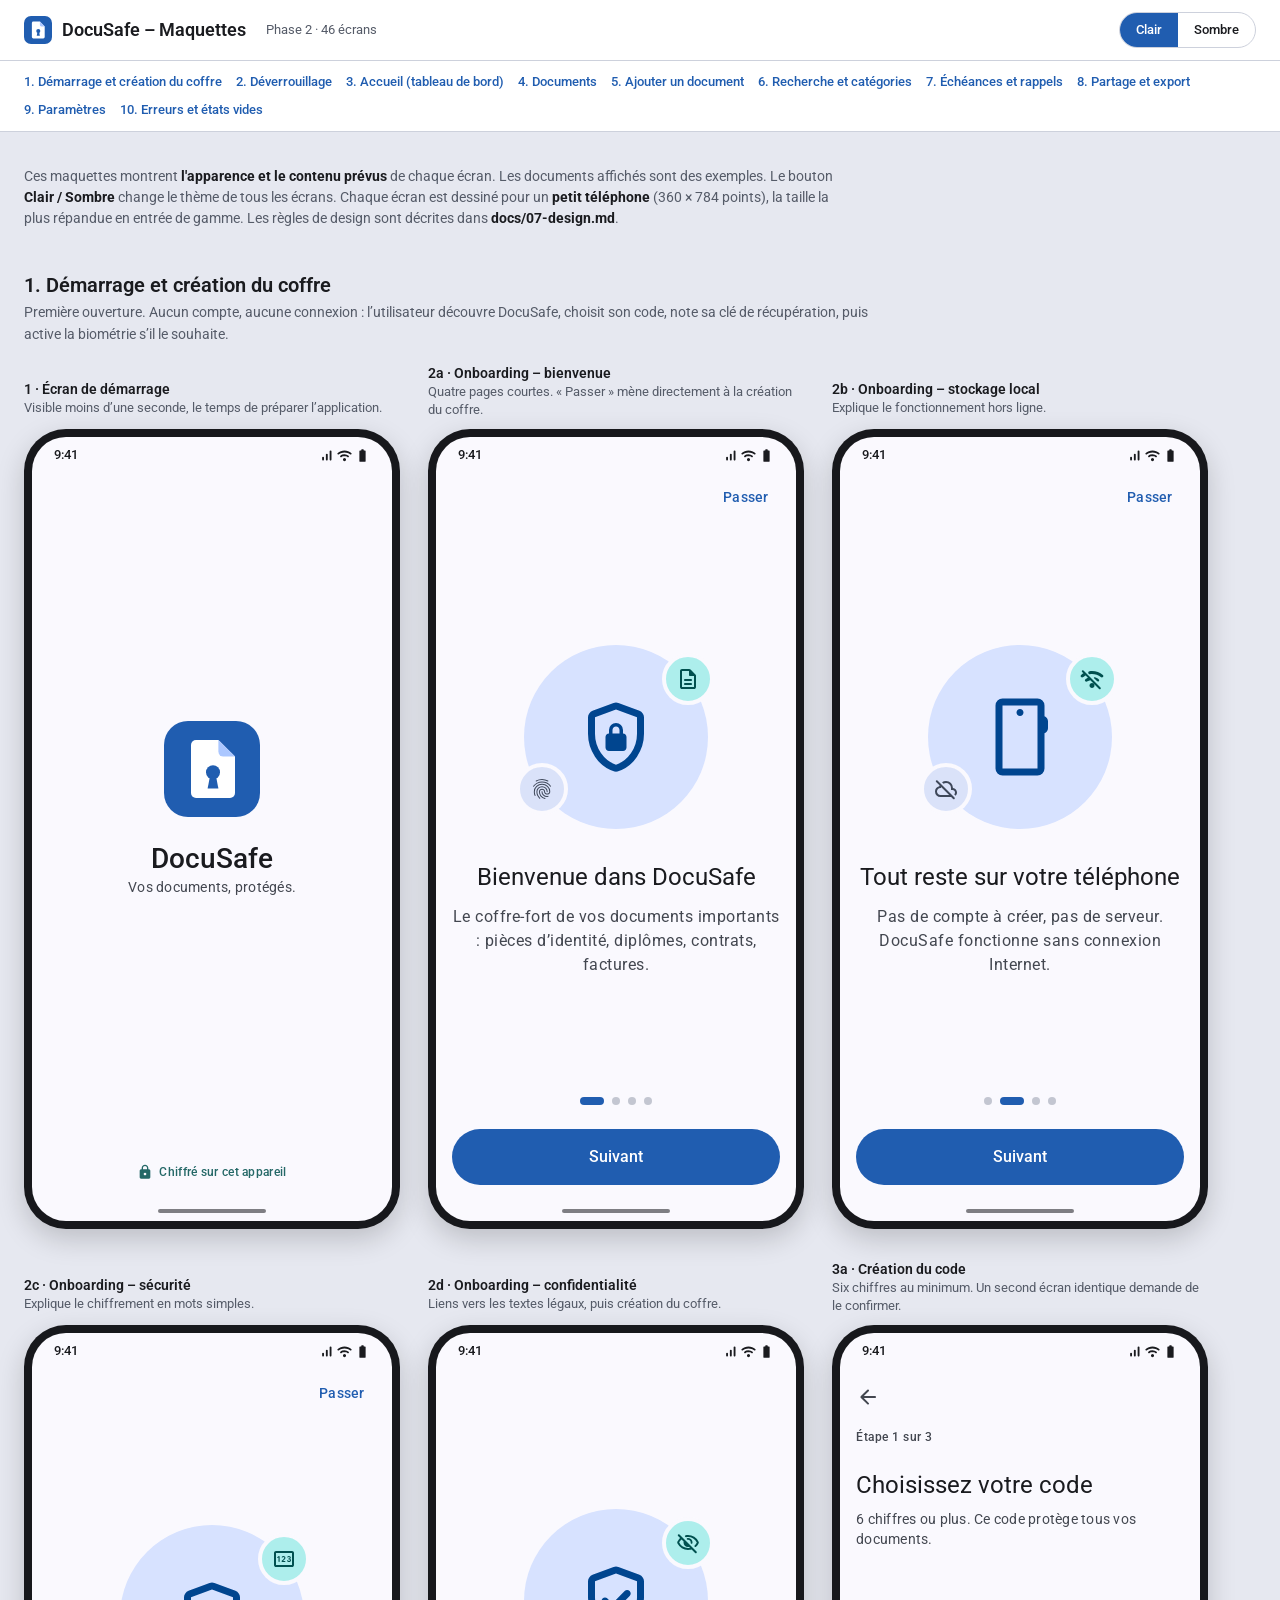
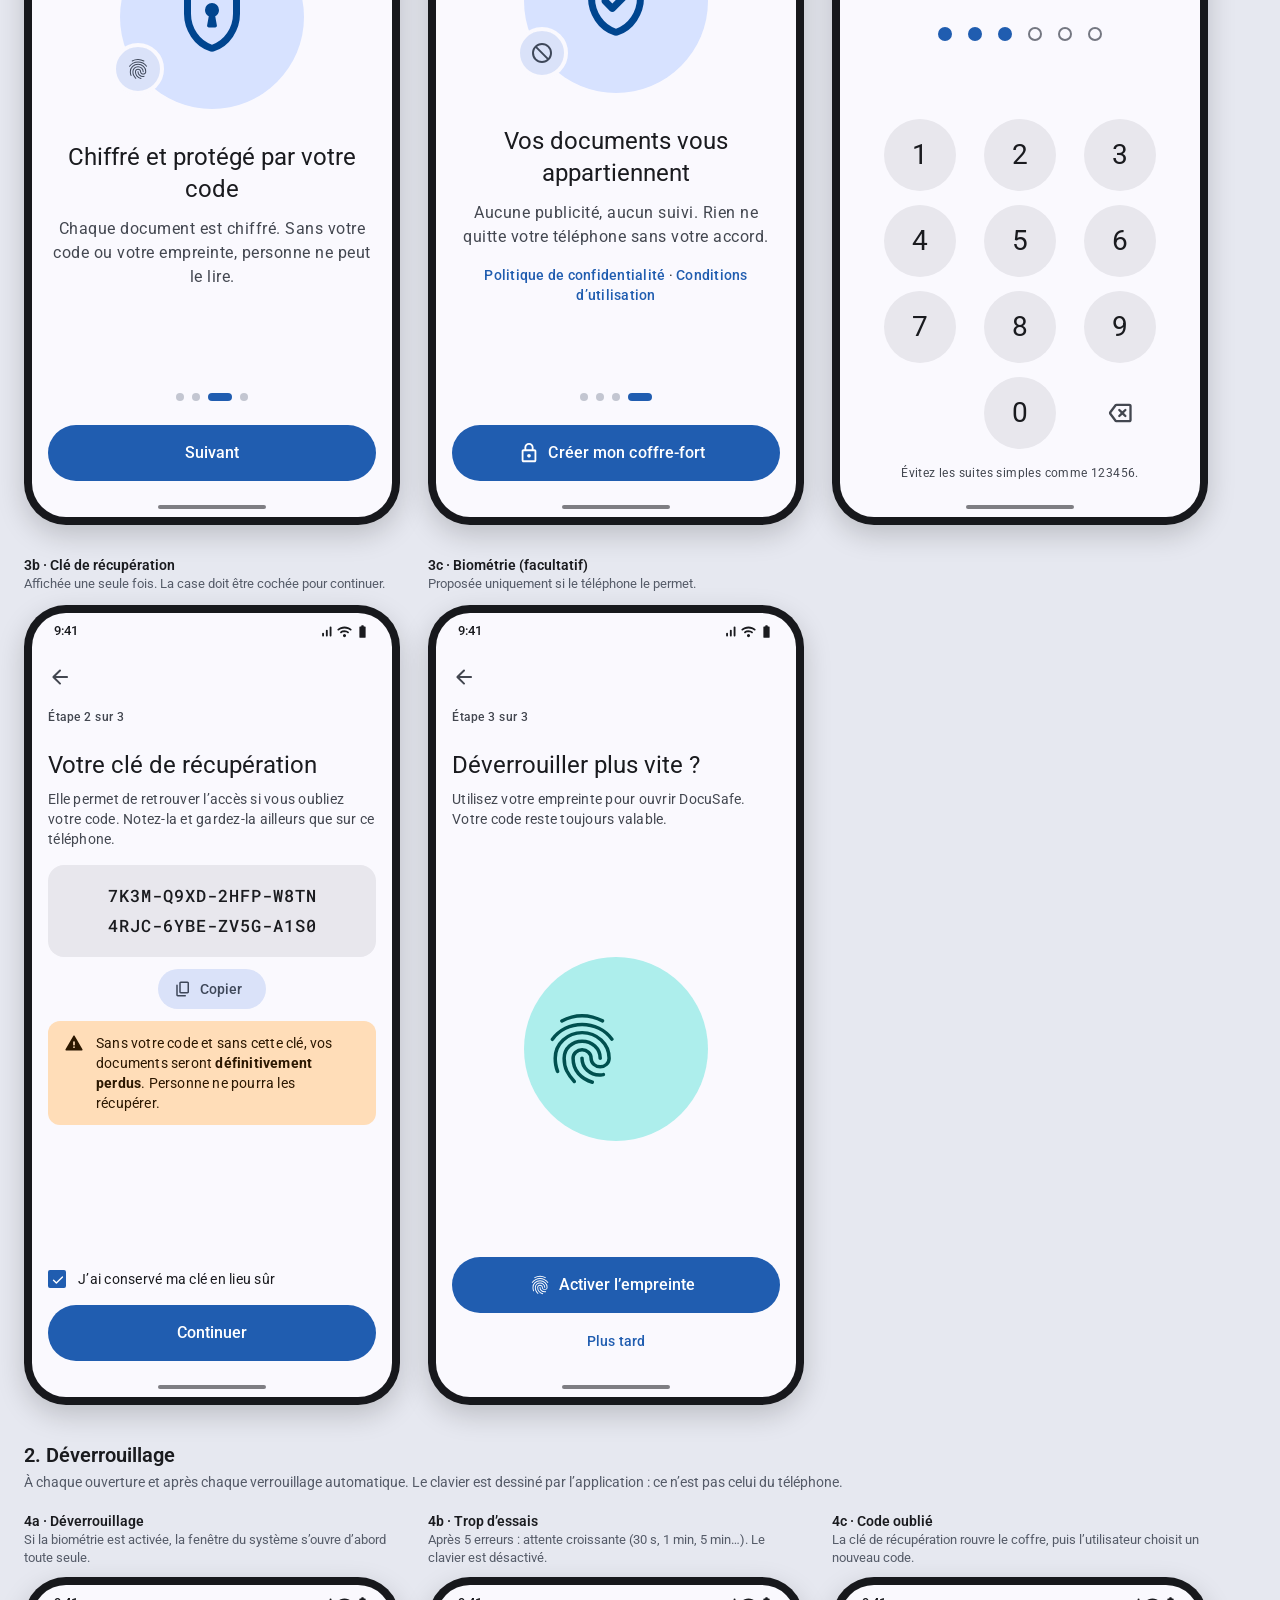
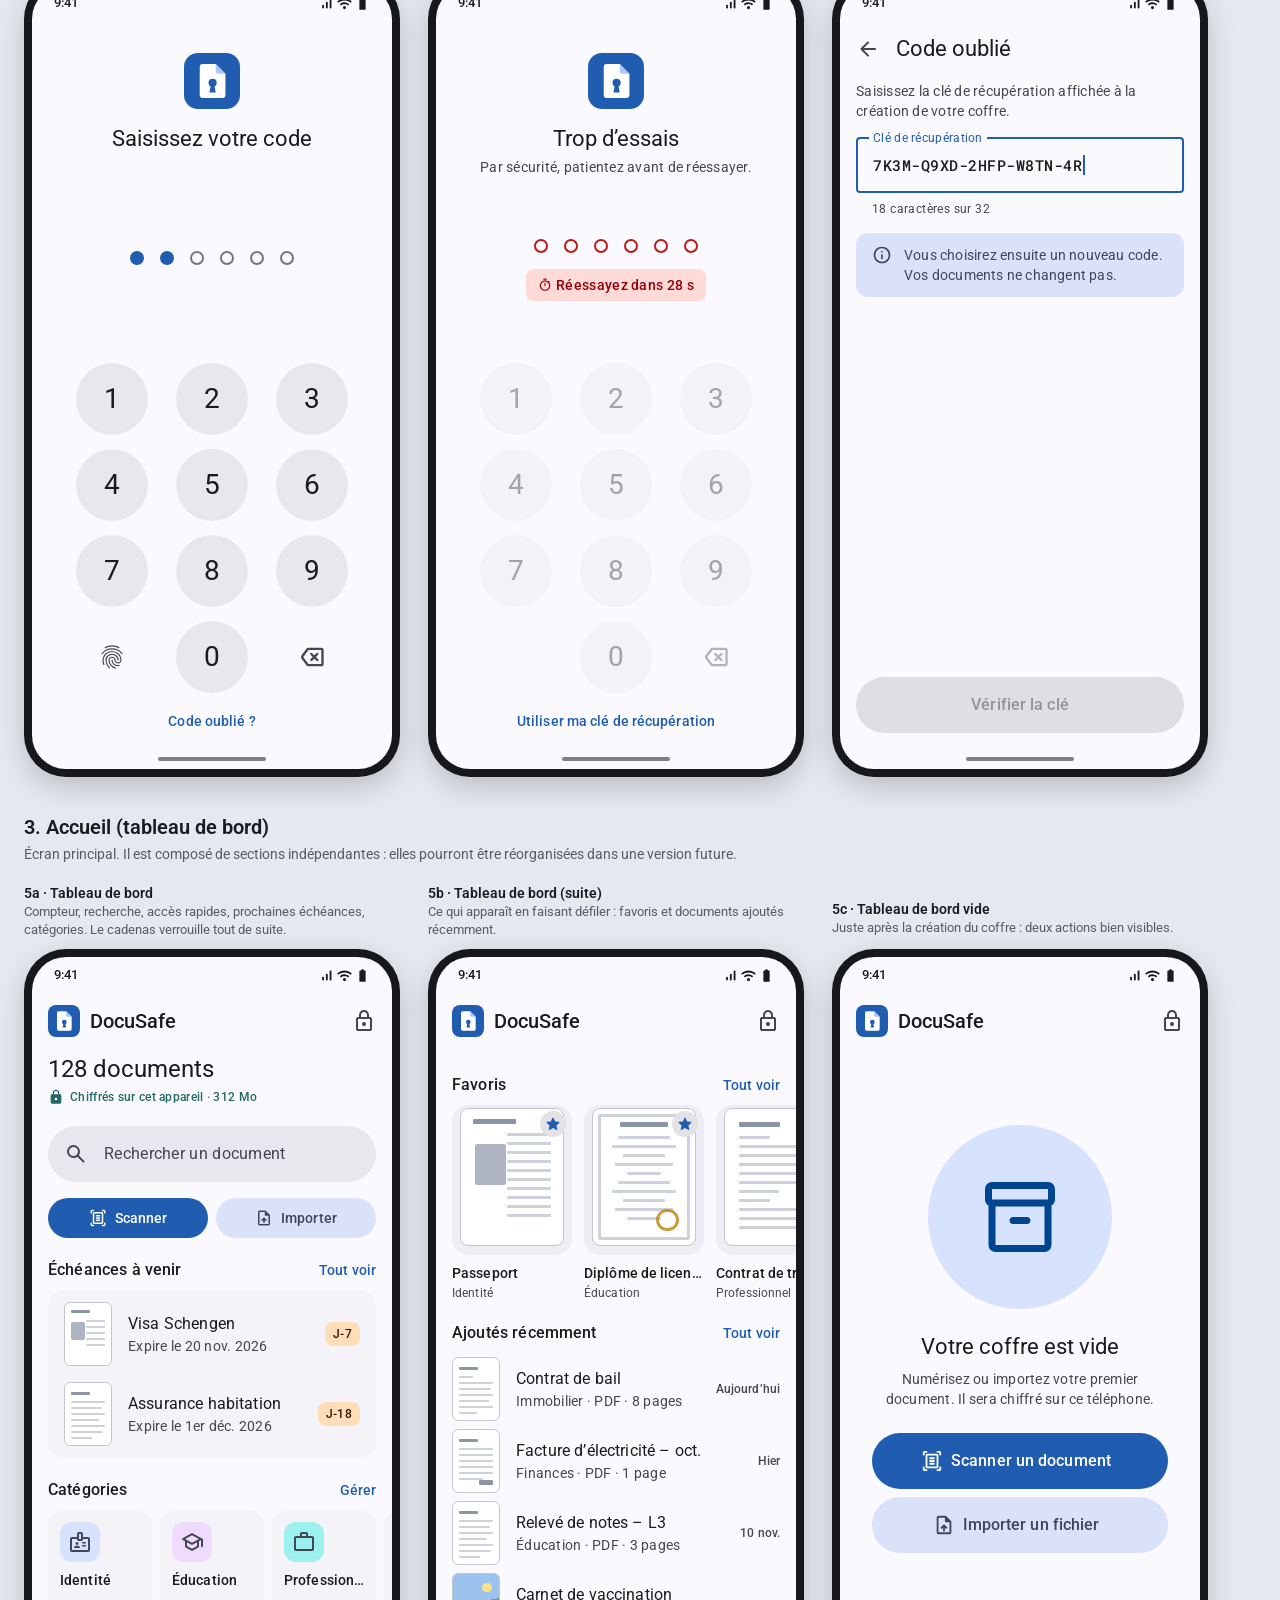
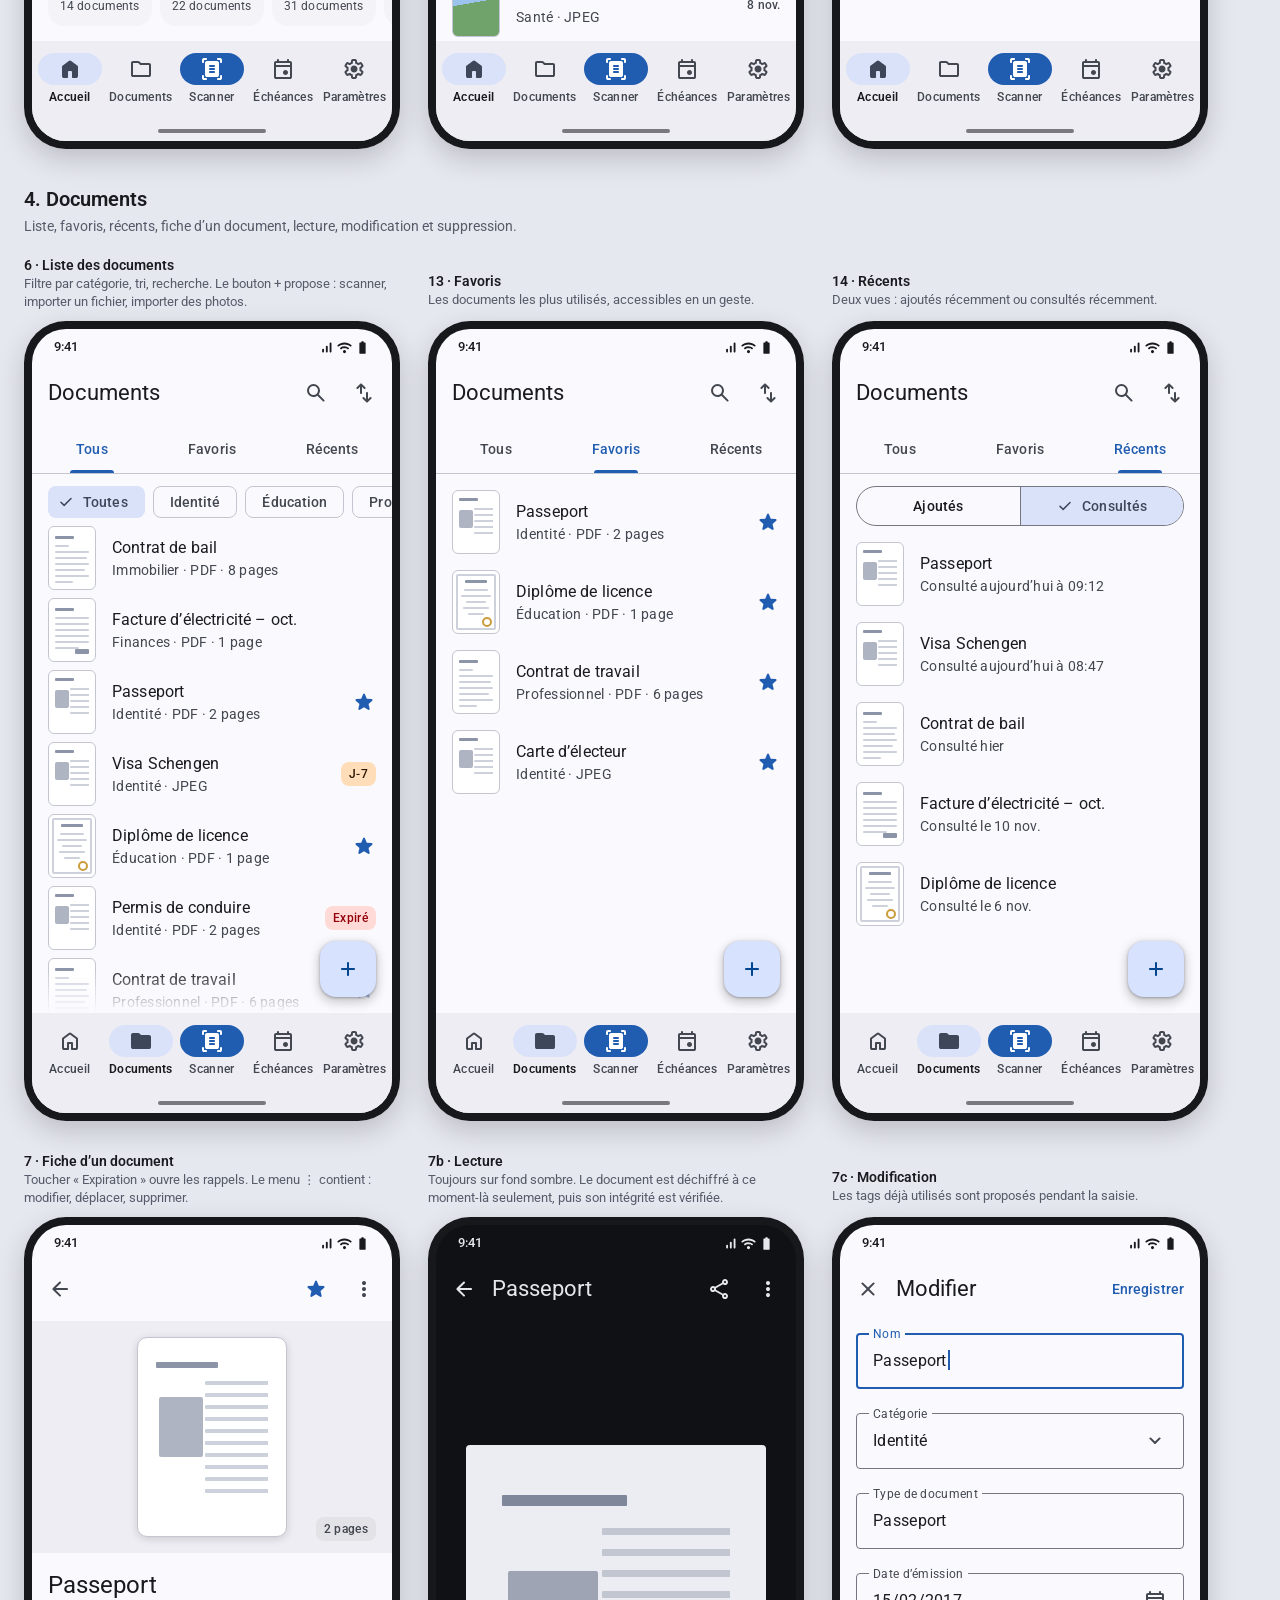
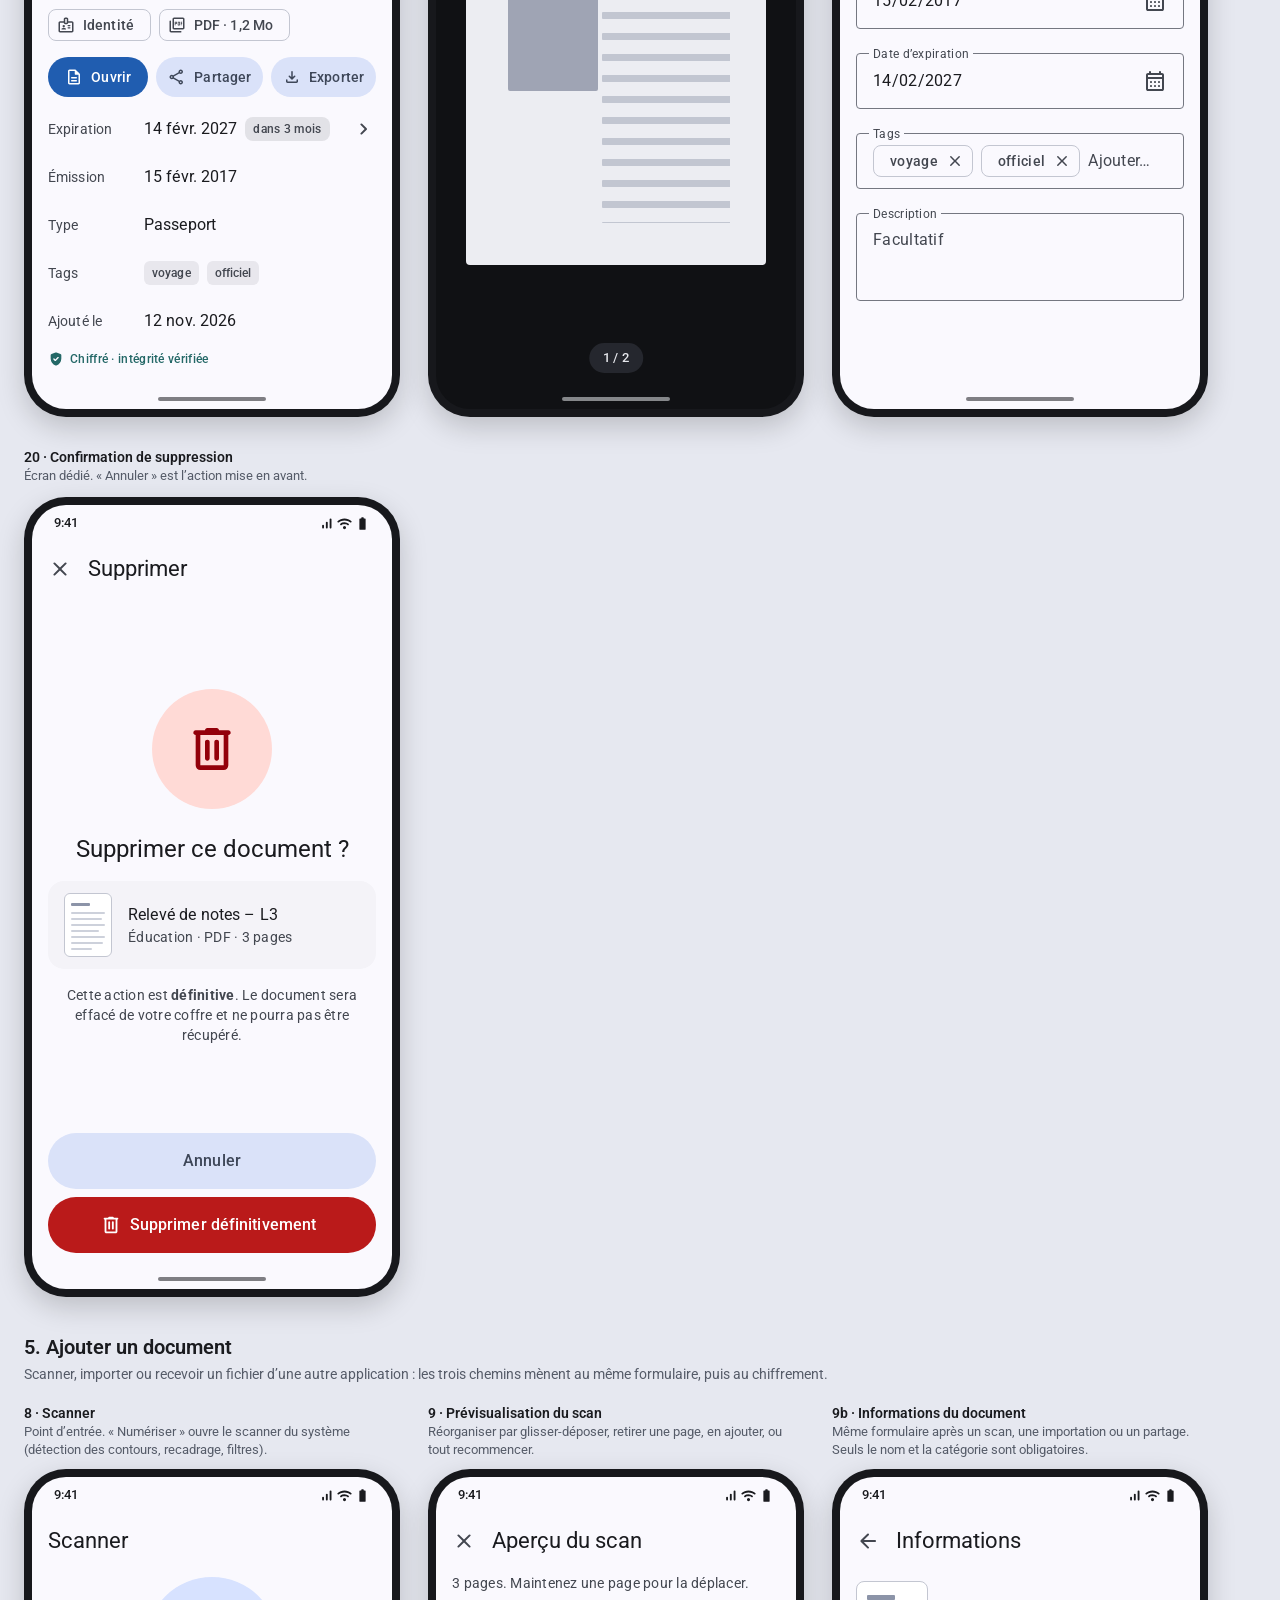
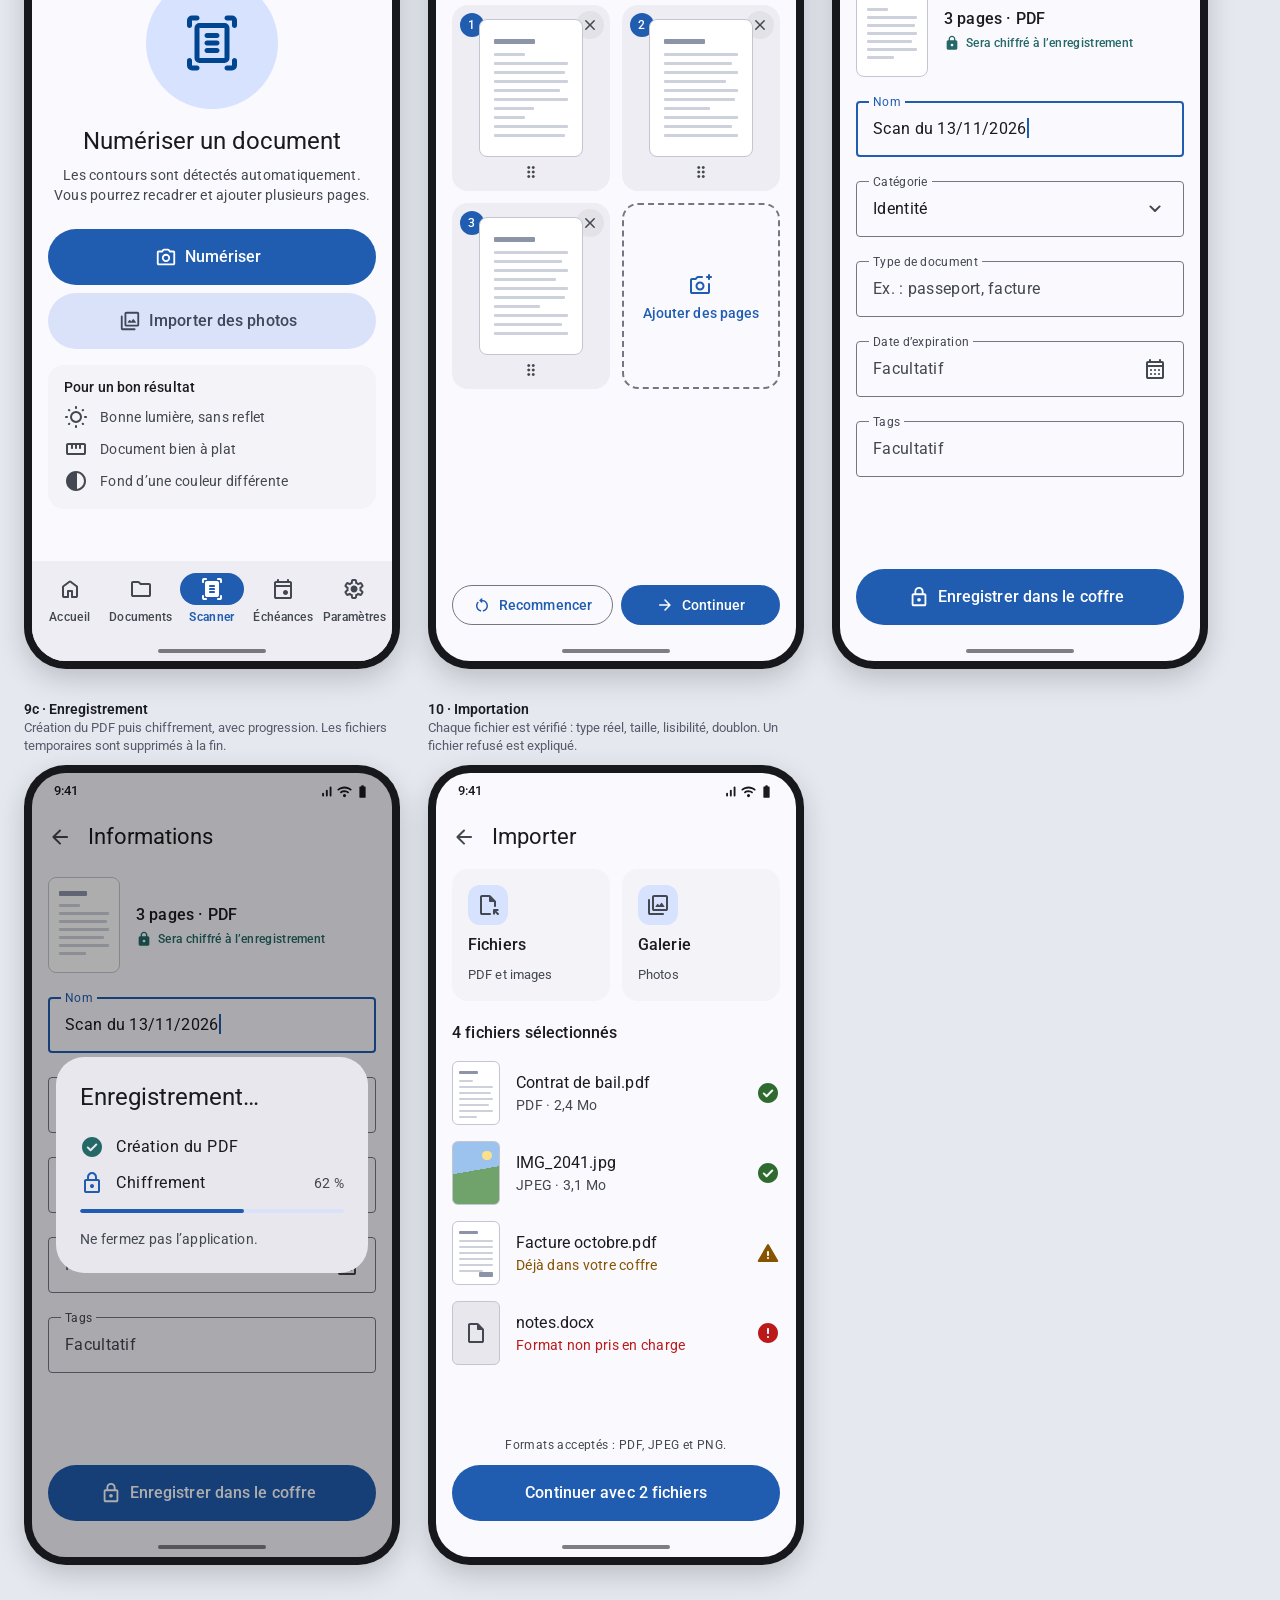
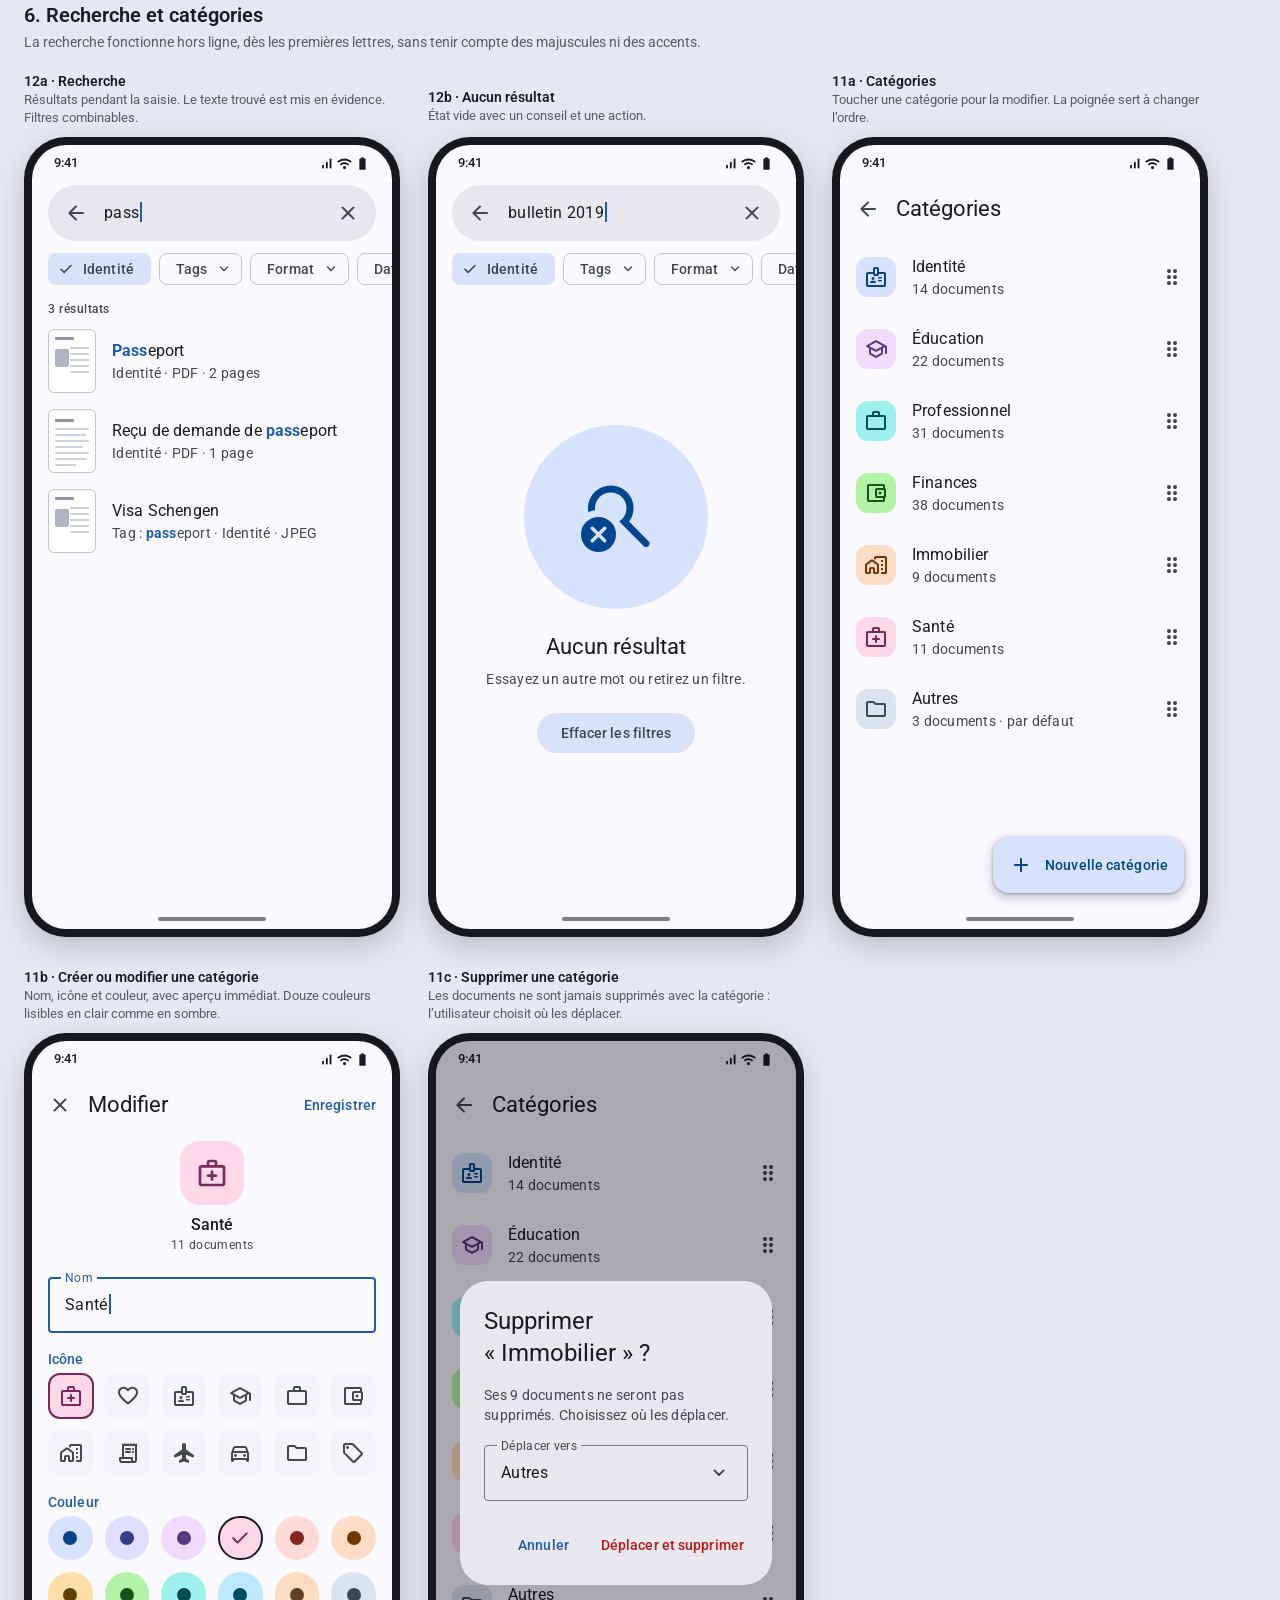
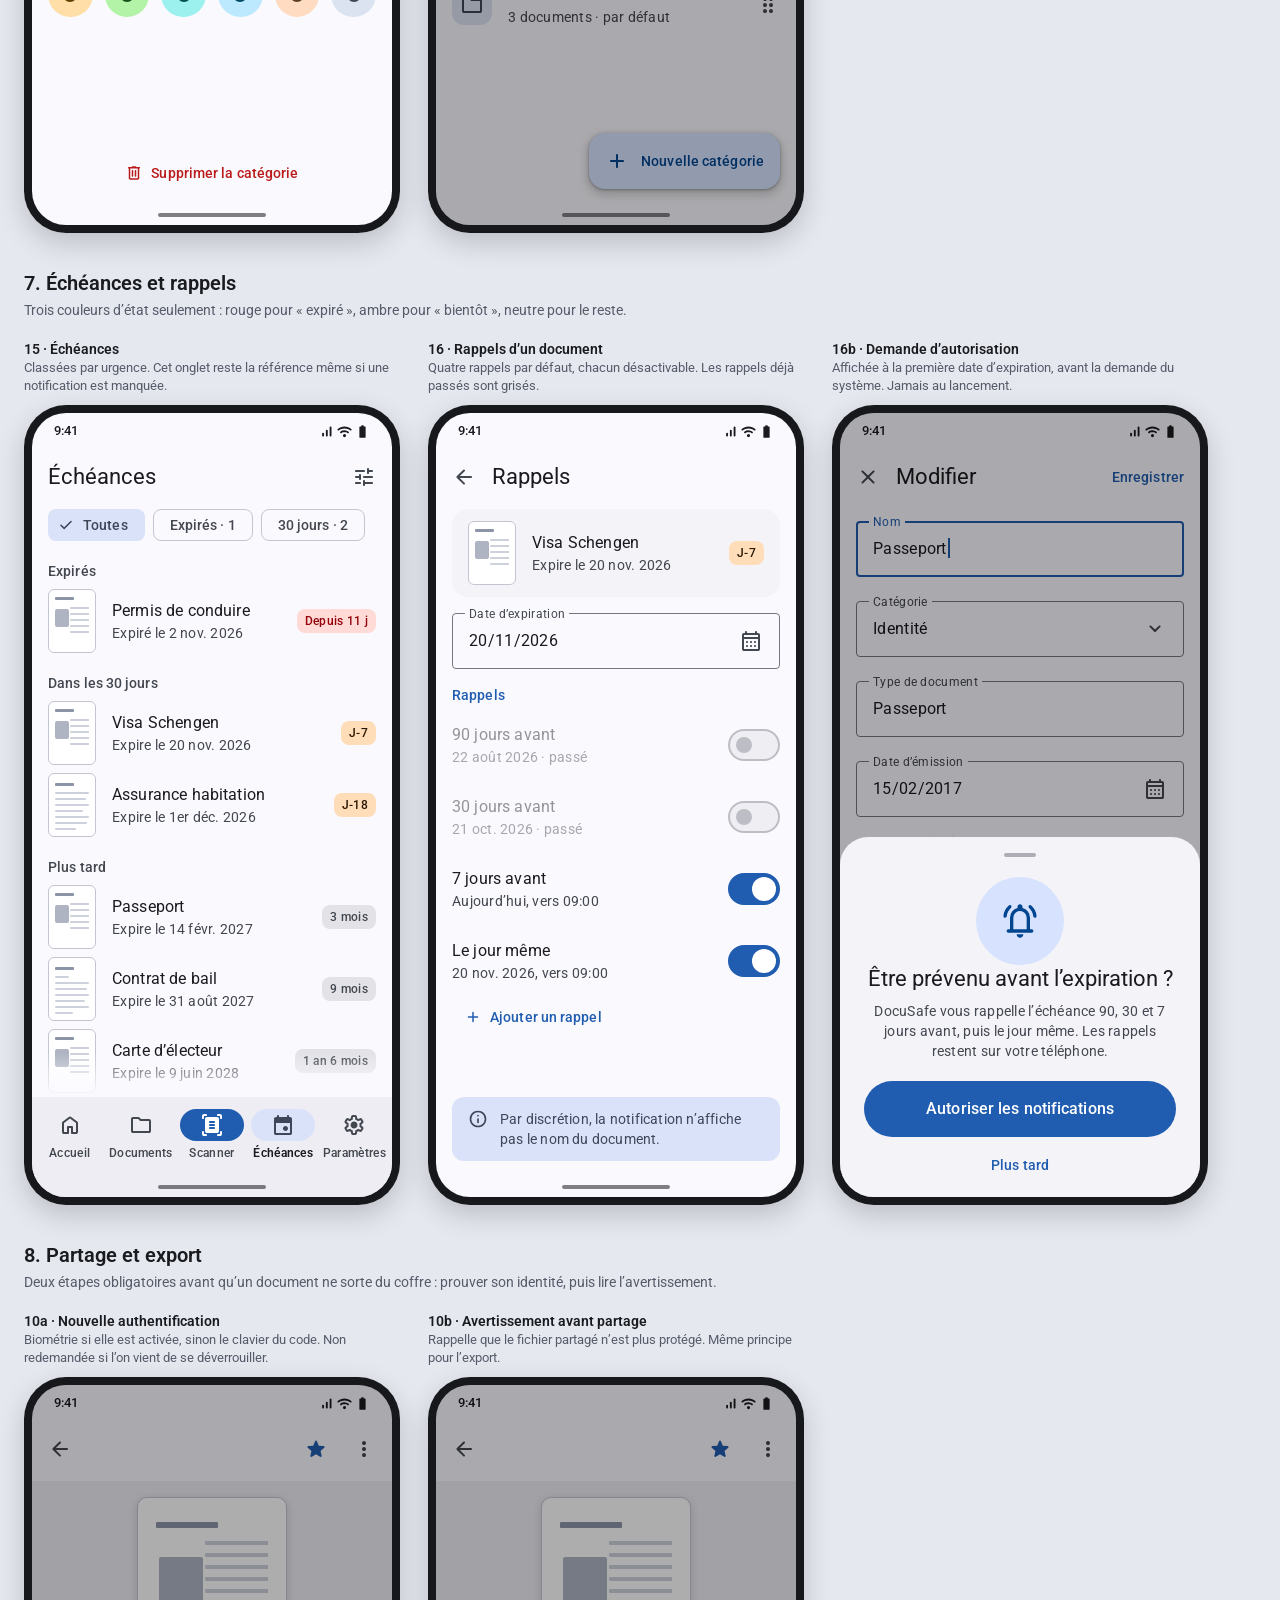
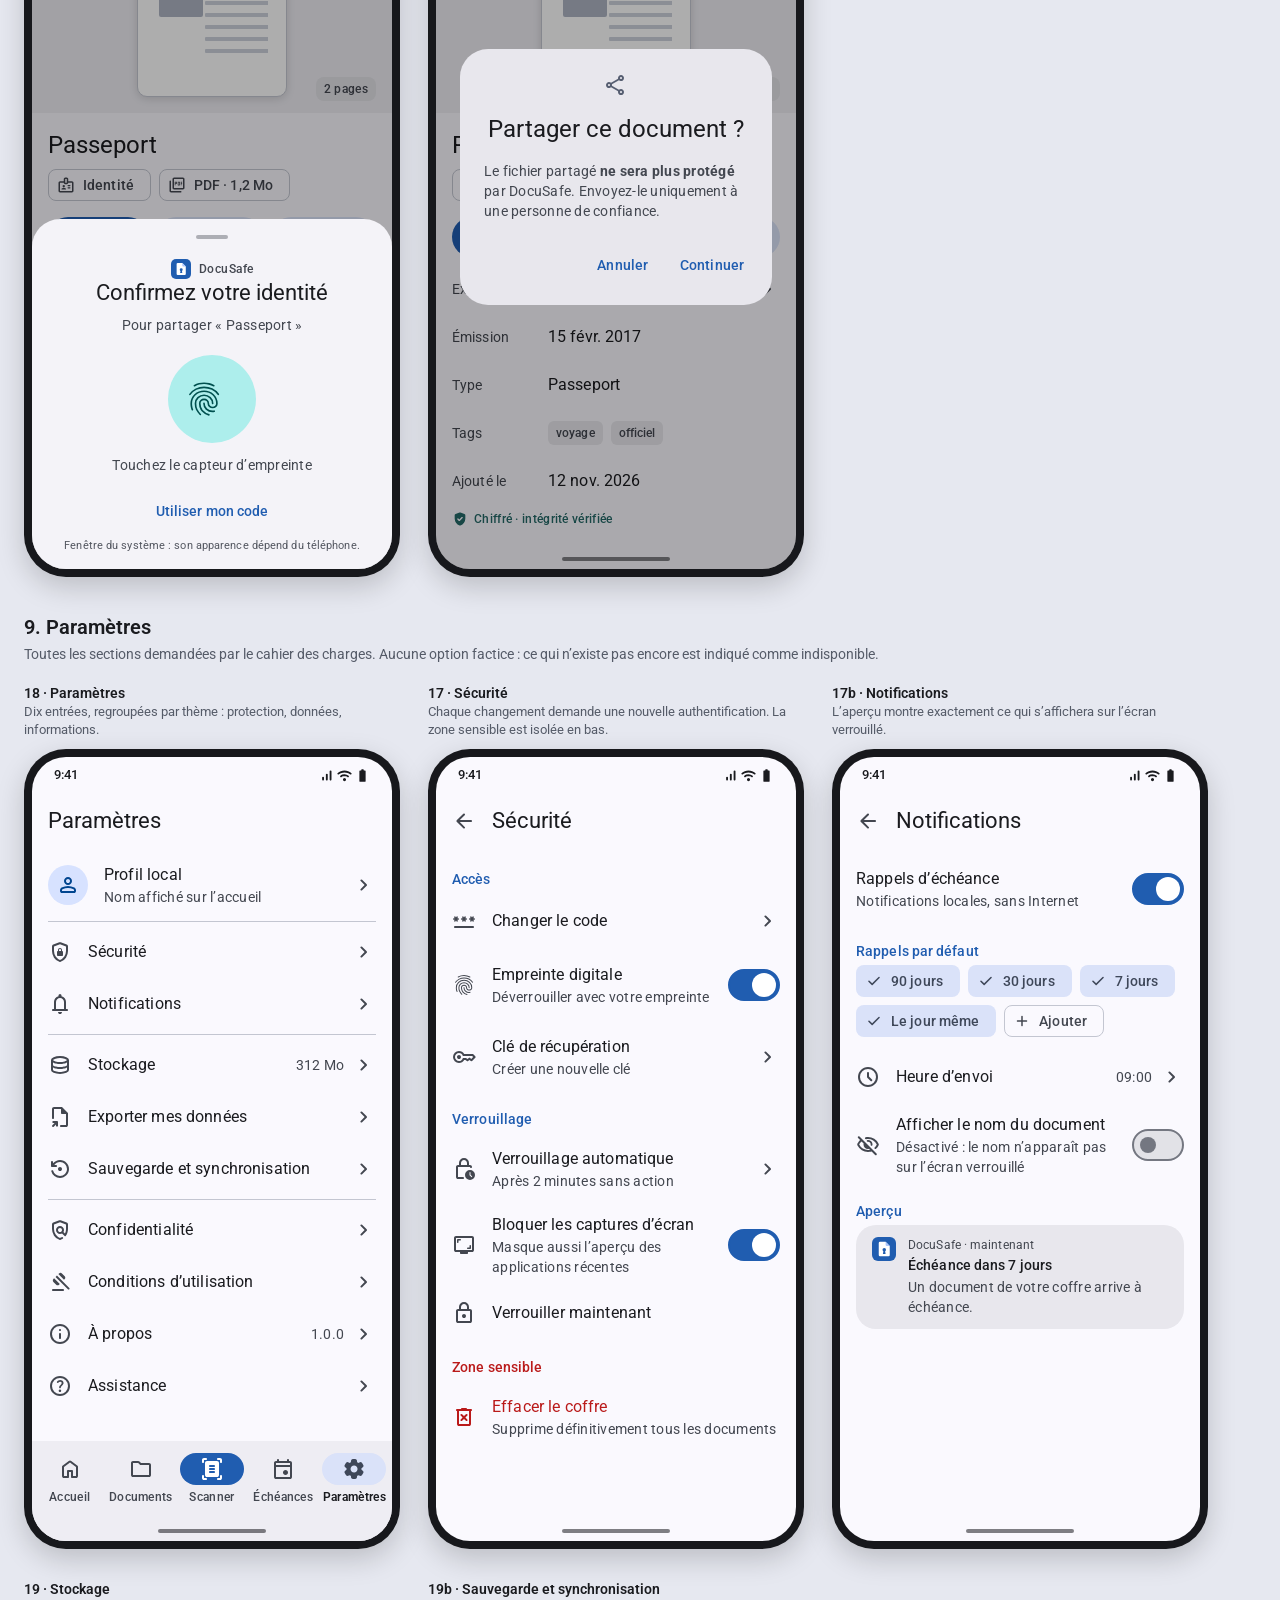
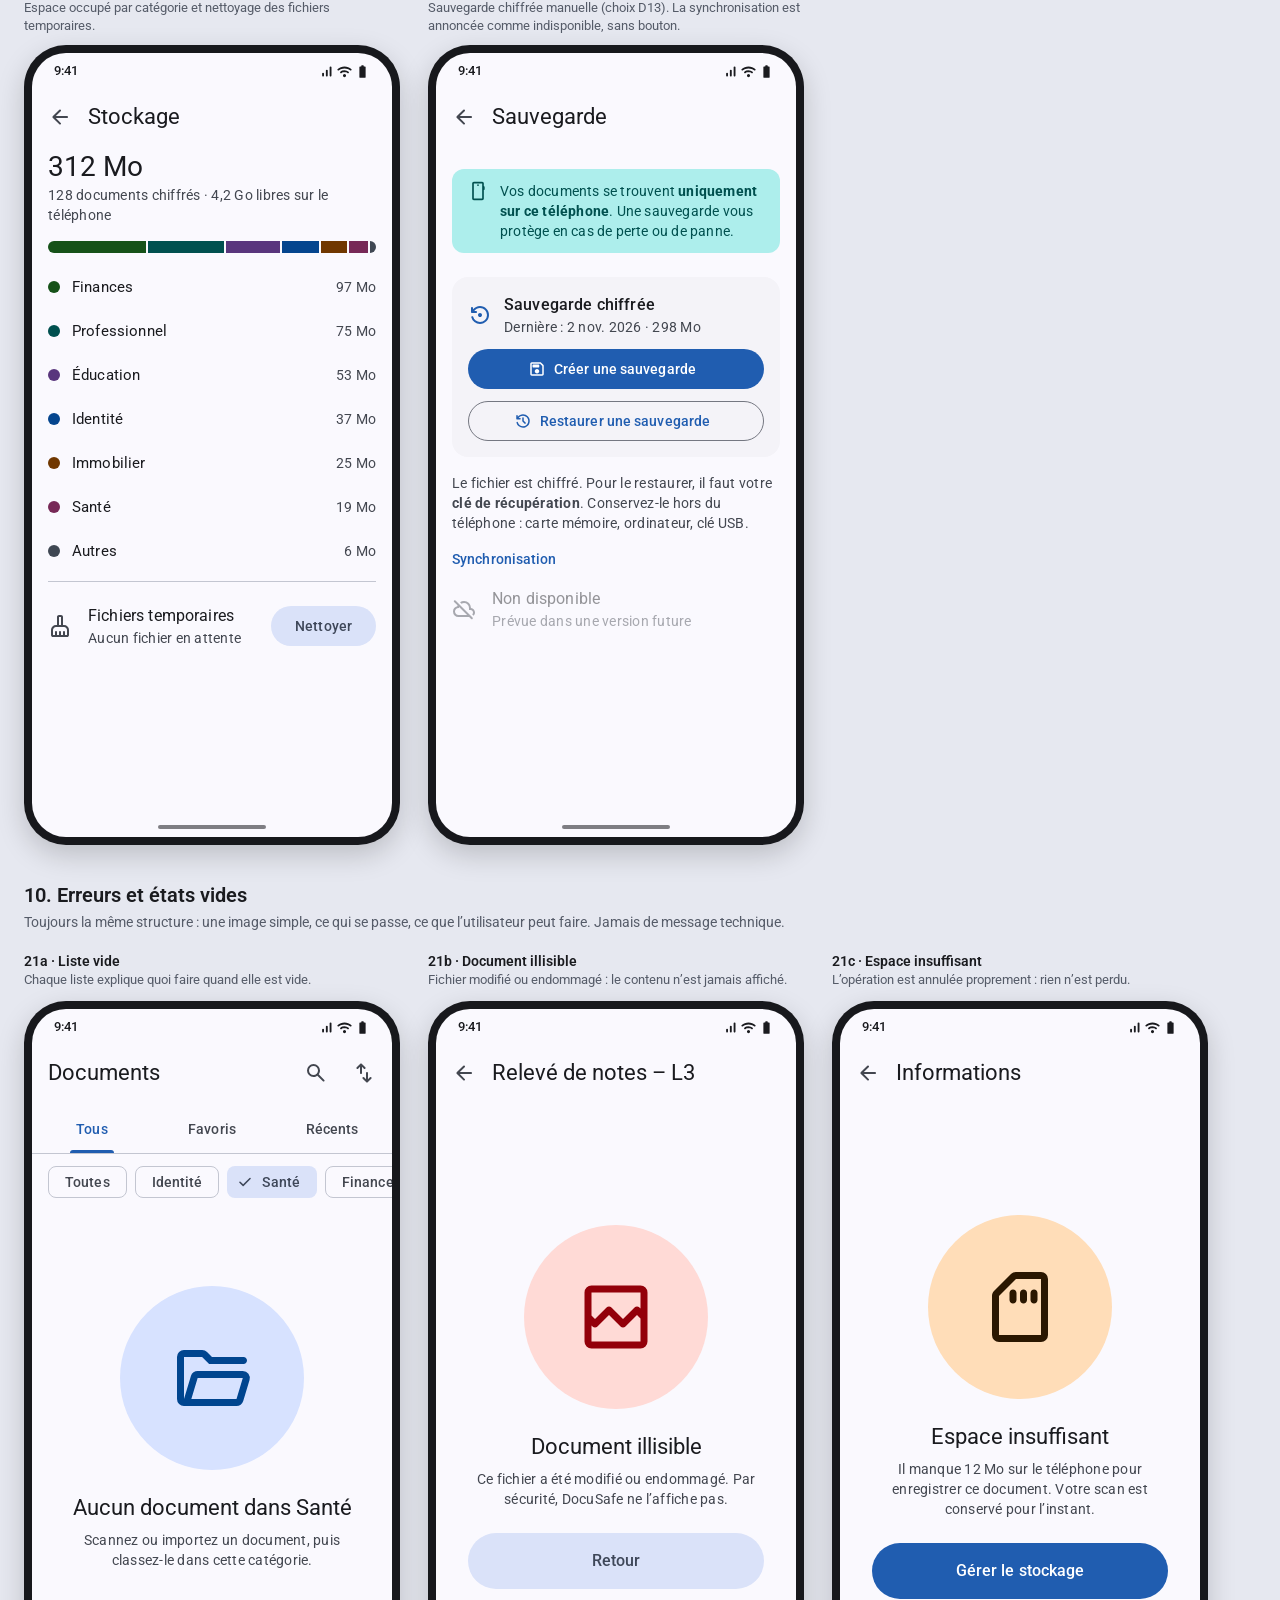
==== docs/maquettes/index.html @ 679e2d12 "Phases 1 et 2 : analyse, conception, design et maquettes - Cahier des charges de référence (version " ====
<!doctype html>
<html lang="fr" data-theme="light">
<head>
<meta charset="utf-8">
<meta name="viewport" content="width=device-width, initial-scale=1">
<title>DocuSafe – Maquettes</title>
<!-- Police Roboto (celle d'Android). Sans connexion, la police du système est utilisée à la place. -->
<link rel="preconnect" href="https://fonts.googleapis.com">
<link rel="preconnect" href="https://fonts.gstatic.com" crossorigin>
<link href="https://fonts.googleapis.com/css2?family=Roboto:wght@400;500;600;700&family=Roboto+Mono:wght@500&display=swap" rel="stylesheet">
<link rel="stylesheet" href="tokens.css">
<link rel="stylesheet" href="style.css">
</head>
<body>

<header class="page-head">
  <h1>
    <svg width="28" height="28" viewBox="0 0 48 48" aria-hidden="true"><rect width="48" height="48" rx="12" fill="#205DB0"/><path d="M16 9.5h11.2l8.3 8.3V36a2.5 2.5 0 0 1-2.5 2.5H16a2.5 2.5 0 0 1-2.5-2.5V12A2.5 2.5 0 0 1 16 9.5Z" fill="#fff"/><path d="M27.2 9.5v5.8a2.5 2.5 0 0 0 2.5 2.5h5.8Z" fill="#ABC7FF"/><circle cx="24.5" cy="25.6" r="3.5" fill="#205DB0"/><path d="M23 27.6h3l1.2 6.2h-5.4Z" fill="#205DB0"/></svg>
    DocuSafe – Maquettes
  </h1>
  <span class="sub">Phase 2 · <span id="count"></span></span>
  <span class="spacer"></span>
  <div class="toggle" role="group" aria-label="Thème">
    <button type="button" data-set-theme="light" aria-pressed="true">Clair</button>
    <button type="button" data-set-theme="dark" aria-pressed="false">Sombre</button>
  </div>
</header>
<nav class="toc" id="toc" aria-label="Sommaire"></nav>

<p class="intro">
  Ces maquettes montrent <b>l'apparence et le contenu prévus</b> de chaque écran. Les documents affichés sont des exemples.
  Le bouton <b>Clair / Sombre</b> change le thème de tous les écrans.
  Chaque écran est dessiné pour un <b>petit téléphone</b> (360 × 784 points), la taille la plus répandue en entrée de gamme.
  Les règles de design sont décrites dans <b>docs/07-design.md</b>.
</p>

<main id="app"></main>

<footer class="page-foot">
  Icônes : Material Symbols (Google, licence Apache 2.0). Police : Roboto si elle est disponible, sinon celle du système.
  Les maquettes ne sont pas l'application : elles servent à valider le design avant le développement.
</footer>

<script src="icons.js"></script>
<script src="ui.js"></script>
<script src="screens-1.js"></script>
<script src="screens-2.js"></script>
<script>DS.render();</script>
</body>
</html>
---- docs/maquettes/tokens.css ----
/* Couleurs DocuSafe, calculées avec l'algorithme Material 3 (material-color-utilities).
   Fichier généré : les valeurs de référence sont dans docs/07-design.md. */
:root {
  --primary: #205DB0;
  --on-primary: #FFFFFF;
  --primary-container: #D7E2FF;
  --on-primary-container: #00458F;
  --secondary: #565E71;
  --on-secondary: #FFFFFF;
  --secondary-container: #DAE2F9;
  --on-secondary-container: #3E4759;
  --tertiary: #246867;
  --on-tertiary: #FFFFFF;
  --tertiary-container: #ADEEEC;
  --on-tertiary-container: #00504F;
  --error: #BA1A1A;
  --on-error: #FFFFFF;
  --error-container: #FFDAD6;
  --on-error-container: #93000A;
  --surface: #FAF9FE;
  --on-surface: #1A1B1F;
  --on-surface-variant: #434750;
  --surface-dim: #DAD9DF;
  --surface-bright: #FAF9FE;
  --surface-container-lowest: #FFFFFF;
  --surface-container-low: #F4F3F8;
  --surface-container: #EEEDF3;
  --surface-container-high: #E8E7ED;
  --surface-container-highest: #E2E2E7;
  --outline: #747781;
  --outline-variant: #C3C6D1;
  --inverse-surface: #2F3034;
  --inverse-on-surface: #F1F0F6;
  --inverse-primary: #ABC7FF;
  --surface-tint: #205DB0;
  --shadow: #000000;
  --scrim: #000000;
  --warning: #865300;
  --on-warning: #FFFFFF;
  --warning-container: #FFDDB8;
  --on-warning-container: #2B1700;
  --success: #2F6B2E;
  --on-success: #FFFFFF;
  --success-container: #B0F3A6;
  --on-success-container: #002203;
  --cat-blue: #D7E2FF;
  --on-cat-blue: #04458E;
  --cat-indigo: #E1DFFF;
  --on-cat-indigo: #3B3D8F;
  --cat-purple: #F0DBFF;
  --on-cat-purple: #59367D;
  --cat-pink: #FFD8E8;
  --on-cat-pink: #772957;
  --cat-red: #FFDAD6;
  --on-cat-red: #84241E;
  --cat-orange: #FFDCC5;
  --on-cat-orange: #703700;
  --cat-amber: #FFDEA7;
  --on-cat-amber: #5E4200;
  --cat-green: #B2F3A8;
  --on-cat-green: #165219;
  --cat-teal: #9CF1EF;
  --on-cat-teal: #00504F;
  --cat-cyan: #BDE9FF;
  --on-cat-cyan: #004D64;
  --cat-brown: #FFDCC1;
  --on-cat-brown: #5C412A;
  --cat-slate: #DBE3F1;
  --on-cat-slate: #3F4753;
}
[data-theme="dark"] {
  --primary: #ABC7FF;
  --on-primary: #002F66;
  --primary-container: #00458F;
  --on-primary-container: #D7E2FF;
  --secondary: #BEC6DC;
  --on-secondary: #283041;
  --secondary-container: #3E4759;
  --on-secondary-container: #DAE2F9;
  --tertiary: #91D2D0;
  --on-tertiary: #003736;
  --tertiary-container: #00504F;
  --on-tertiary-container: #ADEEEC;
  --error: #FFB4AB;
  --on-error: #690005;
  --error-container: #93000A;
  --on-error-container: #FFDAD6;
  --surface: #121317;
  --on-surface: #E2E2E7;
  --on-surface-variant: #C3C6D1;
  --surface-dim: #121317;
  --surface-bright: #38393D;
  --surface-container-lowest: #0D0E12;
  --surface-container-low: #1A1B1F;
  --surface-container: #1E2024;
  --surface-container-high: #282A2E;
  --surface-container-highest: #333539;
  --outline: #8D909B;
  --outline-variant: #434750;
  --inverse-surface: #E2E2E7;
  --inverse-on-surface: #2F3034;
  --inverse-primary: #205DB0;
  --surface-tint: #ABC7FF;
  --shadow: #000000;
  --scrim: #000000;
  --warning: #FFB960;
  --on-warning: #472A00;
  --warning-container: #653E00;
  --on-warning-container: #FFDDB8;
  --success: #95D78C;
  --on-success: #003908;
  --success-container: #145218;
  --on-success-container: #B0F3A6;
  --cat-blue: #04458E;
  --on-cat-blue: #D7E2FF;
  --cat-indigo: #3B3D8F;
  --on-cat-indigo: #E1DFFF;
  --cat-purple: #59367D;
  --on-cat-purple: #F0DBFF;
  --cat-pink: #772957;
  --on-cat-pink: #FFD8E8;
  --cat-red: #84241E;
  --on-cat-red: #FFDAD6;
  --cat-orange: #703700;
  --on-cat-orange: #FFDCC5;
  --cat-amber: #5E4200;
  --on-cat-amber: #FFDEA7;
  --cat-green: #165219;
  --on-cat-green: #B2F3A8;
  --cat-teal: #00504F;
  --on-cat-teal: #9CF1EF;
  --cat-cyan: #004D64;
  --on-cat-cyan: #BDE9FF;
  --cat-brown: #5C412A;
  --on-cat-brown: #FFDCC1;
  --cat-slate: #3F4753;
  --on-cat-slate: #DBE3F1;
}
---- docs/maquettes/style.css ----
/* DocuSafe – styles des maquettes (phase 2).
   Reproduit en HTML/CSS les composants Material 3 qui seront utilisés dans Flutter.
   Les couleurs viennent de tokens.css. */

:root {
  --font: "Roboto", "Segoe UI", system-ui, -apple-system, sans-serif;
  --mono: "Roboto Mono", ui-monospace, Consolas, "Courier New", monospace;
  --page-bg: #E6E8F0;
  --page-fg: #1A1B1F;
  --page-muted: #555B68;
  --page-bar: #FFFFFF;
  --page-line: #CDD1DC;
  --bezel: #17181C;
  --scrim: rgba(0, 0, 0, .32);
  --paper: #FFFFFF;
  --ink: #CDD1DB;
  --ink-strong: #8C94A8;
}
[data-theme="dark"] {
  --page-bg: #050608;
  --page-fg: #E2E2E7;
  --page-muted: #A3A8B4;
  --page-bar: #121317;
  --page-line: #2B2D33;
  --bezel: #2A2C31;
  --scrim: rgba(0, 0, 0, .55);
  --paper: #ECEDF2;
  --ink: #C2C6D1;
  --ink-strong: #7F879B;
}

* { box-sizing: border-box; }
html { color-scheme: light; }
html[data-theme="dark"] { color-scheme: dark; }
body { margin: 0; background: var(--page-bg); color: var(--page-fg); font: 400 15px/22px var(--font); }
a { color: inherit; text-decoration: none; }

/* ---------- Habillage de la page ---------- */
.page-head { position: sticky; top: 0; z-index: 30; background: var(--page-bar); border-bottom: 1px solid var(--page-line); padding: 12px 24px; display: flex; align-items: center; gap: 12px 20px; flex-wrap: wrap; }
.page-head h1 { font: 600 18px/24px var(--font); margin: 0; display: flex; align-items: center; gap: 10px; }
.page-head .sub { color: var(--page-muted); font-size: 13px; }
.page-head .spacer { flex: 1; }
.toggle { display: inline-flex; border: 1px solid var(--page-line); border-radius: 20px; overflow: hidden; }
.toggle button { font: 500 13px/18px var(--font); padding: 8px 16px; border: 0; background: transparent; color: var(--page-fg); cursor: pointer; display: inline-flex; align-items: center; gap: 6px; }
.toggle button .ic { width: 18px; height: 18px; }
.toggle button[aria-pressed="true"] { background: var(--primary); color: var(--on-primary); }
.toc { display: flex; gap: 6px 14px; flex-wrap: wrap; padding: 10px 24px; font-size: 13px; background: var(--page-bar); border-bottom: 1px solid var(--page-line); }
.toc a { color: var(--primary); font-weight: 500; }
.intro { max-width: 880px; padding: 20px 24px 0; color: var(--page-muted); font-size: 14px; line-height: 21px; }
.intro b { color: var(--page-fg); }
.group { padding: 28px 24px 8px; scroll-margin-top: 110px; }
.group > h2 { font: 600 20px/28px var(--font); margin: 0 0 2px; }
.group > p { margin: 0 0 18px; color: var(--page-muted); font-size: 14px; max-width: 880px; }
.frames { display: flex; flex-wrap: wrap; gap: 30px 28px; align-items: flex-end; }
figure { margin: 0; width: 376px; }
figcaption { margin-bottom: 10px; min-height: 40px; }
figcaption b { font: 600 14px/20px var(--font); display: block; }
figcaption span { font: 400 12.5px/18px var(--font); color: var(--page-muted); display: block; }
footer.page-foot { padding: 28px 24px 40px; color: var(--page-muted); font-size: 12.5px; }
body.bare .page-head, body.bare .toc, body.bare .intro, body.bare footer.page-foot { display: none; }
body.bare .group { padding-top: 14px; }

/* ---------- Téléphone ---------- */
.phone { width: 376px; height: 800px; border-radius: 42px; background: var(--bezel); padding: 8px; box-shadow: 0 10px 28px rgba(0, 0, 0, .18); }
.screen { position: relative; width: 360px; height: 784px; border-radius: 34px; overflow: hidden; background: var(--surface); color: var(--on-surface); display: flex; flex-direction: column; font: 400 14px/20px var(--font); letter-spacing: .1px; }
.sb { height: 32px; flex: none; display: flex; align-items: center; justify-content: space-between; padding: 4px 22px 0; font: 500 13px/16px var(--font); color: var(--on-surface); }
.sb-i { display: flex; gap: 3px; } .sb-i .ic { width: 15px; height: 15px; }
.gesture { height: 20px; flex: none; display: grid; place-items: center; }
.gesture i { width: 108px; height: 4px; border-radius: 2px; background: var(--on-surface); opacity: .55; }
.gesture.on-nav { background: var(--surface-container); }
.ic { width: 24px; height: 24px; fill: currentColor; flex: none; display: block; }
.body { flex: 1; min-height: 0; position: relative; display: flex; flex-direction: column; overflow: hidden; }
.body.fade::after { content: ""; position: absolute; left: 0; right: 0; bottom: 0; height: 44px; background: linear-gradient(transparent, var(--surface)); pointer-events: none; }
.pad { padding-left: 16px; padding-right: 16px; }
.grow { flex: 1; min-height: 0; }
.col { display: flex; flex-direction: column; }
.row { display: flex; align-items: center; }
.center { text-align: center; }
.g4 { gap: 4px; } .g8 { gap: 8px; } .g12 { gap: 12px; } .g16 { gap: 16px; } .g24 { gap: 24px; }
.mt4 { margin-top: 4px; } .mt8 { margin-top: 8px; } .mt12 { margin-top: 12px; } .mt16 { margin-top: 16px; } .mt24 { margin-top: 24px; } .mt32 { margin-top: 32px; } .mt-auto { margin-top: auto; }
.mb8 { margin-bottom: 8px; } .mb16 { margin-bottom: 16px; }

/* ---------- Typographie (échelle Material 3) ---------- */
.t-hm { font: 400 28px/36px var(--font); letter-spacing: 0; }
.t-hs { font: 400 24px/32px var(--font); letter-spacing: 0; }
.t-tl { font: 400 22px/28px var(--font); letter-spacing: 0; }
.t-tm { font: 500 16px/24px var(--font); letter-spacing: .15px; }
.t-ts { font: 500 14px/20px var(--font); }
.t-bl { font: 400 16px/24px var(--font); letter-spacing: .5px; }
.t-bm { font: 400 14px/20px var(--font); letter-spacing: .25px; }
.t-bs { font: 400 12px/16px var(--font); letter-spacing: .4px; }
.t-ll { font: 500 14px/20px var(--font); }
.t-lm { font: 500 12px/16px var(--font); letter-spacing: .5px; }
.muted { color: var(--on-surface-variant); }
.c-primary { color: var(--primary); } .c-tertiary { color: var(--tertiary); } .c-error { color: var(--error); } .c-warning { color: var(--warning); }
.w500 { font-weight: 500; }
mark { background: transparent; color: var(--primary); font-weight: 700; }

/* ---------- Barre supérieure ---------- */
.appbar { height: 64px; flex: none; display: flex; align-items: center; gap: 0; padding: 0 4px; }
.appbar .title { flex: 1; min-width: 0; font: 400 22px/28px var(--font); letter-spacing: 0; padding-left: 12px; white-space: nowrap; overflow: hidden; text-overflow: ellipsis; }
.appbar .title.after-lead { padding-left: 4px; }
.appbar .brand { flex: 1; display: flex; align-items: center; gap: 10px; padding-left: 12px; font: 500 20px/28px var(--font); letter-spacing: 0; }
.iconbtn { width: 48px; height: 48px; flex: none; display: grid; place-items: center; border-radius: 50%; color: var(--on-surface-variant); }
.iconbtn.on { color: var(--primary); }
.iconbtn.tonal { width: 40px; height: 40px; background: var(--secondary-container); color: var(--on-secondary-container); }

/* ---------- Barre de navigation ---------- */
.nav { flex: none; height: 80px; background: var(--surface-container); display: grid; grid-template-columns: repeat(5, 1fr); padding: 12px 2px 0; }
.nav a { display: flex; flex-direction: column; align-items: center; gap: 4px; color: var(--on-surface-variant); font: 500 12px/16px var(--font); letter-spacing: .3px; }
.nav .pill { width: 64px; height: 32px; border-radius: 16px; display: grid; place-items: center; }
.nav a.on { color: var(--on-surface); font-weight: 600; }
.nav a.on .pill { background: var(--secondary-container); color: var(--on-secondary-container); }
.nav a.scan .pill { background: var(--primary); color: var(--on-primary); }
.nav a.scan.on { color: var(--primary); }

/* ---------- Boutons ---------- */
.btn { height: 40px; border-radius: 20px; padding: 0 24px; border: 0; display: inline-flex; align-items: center; justify-content: center; gap: 8px; font: 500 14px/20px var(--font); letter-spacing: .1px; white-space: nowrap; flex: none; background: transparent; color: var(--primary); }
.btn .ic { width: 18px; height: 18px; }
.btn.has-ic { padding-left: 16px; }
.btn.filled { background: var(--primary); color: var(--on-primary); }
.btn.tonal { background: var(--secondary-container); color: var(--on-secondary-container); }
.btn.outlined { border: 1px solid var(--outline); }
.btn.text { padding: 0 12px; }
.btn.danger { background: var(--error); color: var(--on-error); }
.btn.text.danger, .btn.outlined.danger { background: transparent; color: var(--error); }
.btn.block { display: flex; width: 100%; }
.btn.flex1 { flex: 1; padding-left: 12px; padding-right: 12px; }
.btn.lg { height: 56px; border-radius: 28px; font-size: 16px; line-height: 24px; }
.btn.lg .ic { width: 22px; height: 22px; }
.btn.off { background: color-mix(in srgb, var(--on-surface) 12%, transparent); color: color-mix(in srgb, var(--on-surface) 38%, transparent); }
.fab { position: absolute; right: 16px; bottom: 16px; height: 56px; min-width: 56px; border-radius: 16px; padding: 0 16px; background: var(--primary-container); color: var(--on-primary-container); display: flex; align-items: center; justify-content: center; gap: 12px; font: 500 14px/20px var(--font); box-shadow: 0 1px 3px rgba(0, 0, 0, .3), 0 4px 8px 3px rgba(0, 0, 0, .15); z-index: 2; }

/* ---------- Cartes, listes ---------- */
.card { background: var(--surface-container-low); border-radius: 16px; padding: 16px; }
.card.flush { padding: 4px 0; overflow: hidden; }
.card.outlined { background: transparent; border: 1px solid var(--outline-variant); }
.card.high { background: var(--surface-container-high); }
.tile { display: flex; align-items: center; gap: 16px; padding: 8px 16px; min-height: 56px; }
.tile.two { min-height: 72px; }
.tile.dense { gap: 12px; }
.tile .tx { flex: 1; min-width: 0; }
.tile .t1 { font: 400 16px/24px var(--font); letter-spacing: .15px; color: var(--on-surface); white-space: nowrap; overflow: hidden; text-overflow: ellipsis; }
.tile .t2 { font: 400 14px/20px var(--font); letter-spacing: .25px; color: var(--on-surface-variant); white-space: nowrap; overflow: hidden; text-overflow: ellipsis; }
.tile .t2.wrap { white-space: normal; }
.tile .lead { color: var(--on-surface-variant); flex: none; }
.tile .trail { flex: none; display: flex; align-items: center; gap: 8px; color: var(--on-surface-variant); font: 500 12px/16px var(--font); }
.tile.off { opacity: .45; }
.tile.danger .t1, .tile.danger .lead { color: var(--error); }
.divider { height: 1px; background: var(--outline-variant); margin: 4px 16px; flex: none; }
.divider.full { margin-left: 0; margin-right: 0; }
.sec { display: flex; align-items: center; justify-content: space-between; padding: 0 16px; margin: 20px 0 8px; flex: none; }
.sec h4 { font: 500 16px/24px var(--font); letter-spacing: .15px; margin: 0; color: var(--on-surface); }
.sec a { font: 500 14px/20px var(--font); color: var(--primary); }
.grp { font: 500 14px/20px var(--font); color: var(--primary); padding: 16px 16px 4px; flex: none; }
.kv { display: flex; align-items: center; gap: 12px; padding: 10px 16px; min-height: 48px; }
.kv .k { width: 84px; flex: none; color: var(--on-surface-variant); font: 400 14px/20px var(--font); }
.kv .v { flex: 1; min-width: 0; font: 400 16px/24px var(--font); color: var(--on-surface); display: flex; align-items: center; gap: 8px; flex-wrap: wrap; }

/* ---------- Catégories ---------- */
.cat { width: 40px; height: 40px; border-radius: 12px; flex: none; display: grid; place-items: center; background: var(--cat-bg, var(--surface-container-highest)); color: var(--cat-fg, var(--on-surface-variant)); }
.cat.sm { width: 32px; height: 32px; border-radius: 10px; } .cat.sm .ic { width: 18px; height: 18px; }
.cat.lg { width: 64px; height: 64px; border-radius: 20px; } .cat.lg .ic { width: 32px; height: 32px; }
.c-blue { --cat-bg: var(--cat-blue); --cat-fg: var(--on-cat-blue); }
.c-indigo { --cat-bg: var(--cat-indigo); --cat-fg: var(--on-cat-indigo); }
.c-purple { --cat-bg: var(--cat-purple); --cat-fg: var(--on-cat-purple); }
.c-pink { --cat-bg: var(--cat-pink); --cat-fg: var(--on-cat-pink); }
.c-red { --cat-bg: var(--cat-red); --cat-fg: var(--on-cat-red); }
.c-orange { --cat-bg: var(--cat-orange); --cat-fg: var(--on-cat-orange); }
.c-amber { --cat-bg: var(--cat-amber); --cat-fg: var(--on-cat-amber); }
.c-green { --cat-bg: var(--cat-green); --cat-fg: var(--on-cat-green); }
.c-teal { --cat-bg: var(--cat-teal); --cat-fg: var(--on-cat-teal); }
.c-cyan { --cat-bg: var(--cat-cyan); --cat-fg: var(--on-cat-cyan); }
.c-brown { --cat-bg: var(--cat-brown); --cat-fg: var(--on-cat-brown); }
.c-slate { --cat-bg: var(--cat-slate); --cat-fg: var(--on-cat-slate); }
.cat-card { width: 104px; flex: none; background: var(--surface-container-low); border-radius: 16px; padding: 12px; display: flex; flex-direction: column; gap: 8px; }
.cat-card b { font: 500 14px/20px var(--font); white-space: nowrap; overflow: hidden; text-overflow: ellipsis; }
.cat-card span { font: 400 12px/16px var(--font); color: var(--on-surface-variant); }
.hscroll { display: flex; gap: 8px; padding: 0 16px; overflow: hidden; flex: none; }
.swatches { display: grid; grid-template-columns: repeat(6, 1fr); gap: 12px; }
.swatch { aspect-ratio: 1; border-radius: 50%; background: var(--cat-bg); color: var(--cat-fg); display: grid; place-items: center; border: 2px solid transparent; }
.swatch.on { border-color: var(--on-surface); }
.icon-opt { aspect-ratio: 1; border-radius: 12px; display: grid; place-items: center; color: var(--on-surface-variant); background: var(--surface-container-low); border: 2px solid transparent; }
.icon-opt.on { background: var(--cat-bg); color: var(--cat-fg); border-color: var(--cat-fg); }

/* ---------- Miniatures de documents ---------- */
.thumb { --l: 2px; --g: 4px; position: relative; width: 48px; height: 64px; border-radius: 6px; flex: none; overflow: hidden; background: var(--paper); border: 1px solid var(--outline-variant); }
.thumb .in { position: absolute; inset: 14% 14% 10%; display: flex; flex-direction: column; gap: var(--g); }
.thumb .in b { display: block; height: var(--l); border-radius: 1px; background: var(--ink); flex: none; }
.thumb .in b.h { background: var(--ink-strong); height: calc(var(--l) * 1.5); margin-bottom: calc(var(--g) * .6); }
.thumb .av { position: absolute; left: 14%; top: 30%; width: 30%; aspect-ratio: 3 / 4; border-radius: 2px; background: var(--ink-strong); opacity: .7; }
.thumb.id .in { inset: 12% 12% 10%; } .thumb.id .in b:not(.h) { margin-left: 44%; }
.thumb .seal { position: absolute; right: 16%; bottom: 10%; width: 22%; aspect-ratio: 1; border-radius: 50%; border: var(--l) solid #C48A1A; opacity: .85; }
.thumb.cert .in { align-items: center; } .thumb.cert { outline: var(--l) solid var(--ink); outline-offset: calc(var(--g) * -1.6); }
.thumb .tot { position: absolute; right: 14%; bottom: 12%; width: 30%; height: calc(var(--l) * 2.5); border-radius: 1px; background: var(--ink-strong); }
.thumb.photo { background: linear-gradient(170deg, #9CC3EE 0 46%, #6FA36B 46% 100%); }
.thumb.photo::after { content: ""; position: absolute; right: 16%; top: 14%; width: 20%; aspect-ratio: 1; border-radius: 50%; background: #FFE08A; }
.thumb.md { width: 72px; height: 96px; border-radius: 8px; --l: 3px; --g: 5px; }
.thumb.lg { width: 104px; height: 138px; border-radius: 8px; --l: 3px; --g: 6px; }
.thumb.xl { width: 150px; height: 200px; border-radius: 10px; --l: 4px; --g: 8px; box-shadow: 0 2px 8px rgba(0, 0, 0, .14); }
.thumb.page { width: 300px; height: 420px; border-radius: 4px; --l: 7px; --g: 14px; border: 0; }
.doc-card { width: 120px; flex: none; display: flex; flex-direction: column; gap: 8px; }
.doc-card .frame { height: 150px; border-radius: 16px; background: var(--surface-container); display: grid; place-items: center; position: relative; }
.doc-card .frame .star { position: absolute; right: 6px; top: 6px; color: var(--primary); width: 26px; height: 26px; padding: 4px; border-radius: 50%; background: var(--surface-container-highest); }
.doc-card b { font: 500 14px/20px var(--font); white-space: nowrap; overflow: hidden; text-overflow: ellipsis; }
.doc-card span { font: 400 12px/16px var(--font); color: var(--on-surface-variant); margin-top: -6px; }

/* ---------- Puces, étiquettes d'état ---------- */
.chips { display: flex; gap: 8px; overflow: hidden; flex: none; }
.chips.wrap { flex-wrap: wrap; }
.chip { height: 32px; border-radius: 8px; padding: 0 16px; flex: none; display: inline-flex; align-items: center; gap: 8px; font: 500 14px/20px var(--font); color: var(--on-surface-variant); border: 1px solid var(--outline-variant); white-space: nowrap; }
.chip .ic { width: 18px; height: 18px; }
.chip.has-ic { padding-left: 8px; } .chip.has-trail { padding-right: 8px; }
.chip.on { background: var(--secondary-container); color: var(--on-secondary-container); border-color: transparent; }
.chip.sm { height: 24px; padding: 0 8px; border-radius: 6px; font-size: 12px; line-height: 16px; background: var(--surface-container-high); border: 0; }
.badge { height: 24px; padding: 0 8px; border-radius: 8px; flex: none; display: inline-flex; align-items: center; gap: 4px; font: 500 12px/16px var(--font); letter-spacing: .3px; white-space: nowrap; background: var(--surface-container-highest); color: var(--on-surface-variant); }
.badge .ic { width: 14px; height: 14px; }
.badge.err { background: var(--error-container); color: var(--on-error-container); }
.badge.warn { background: var(--warning-container); color: var(--on-warning-container); }
.badge.ok { background: var(--success-container); color: var(--on-success-container); }
.badge.sec { background: var(--tertiary-container); color: var(--on-tertiary-container); }
.banner { display: flex; gap: 12px; align-items: flex-start; padding: 12px 16px; border-radius: 12px; font: 400 14px/20px var(--font); letter-spacing: .2px; }
.banner .ic { width: 20px; height: 20px; margin-top: 0; }
.banner.warn { background: var(--warning-container); color: var(--on-warning-container); }
.banner.err { background: var(--error-container); color: var(--on-error-container); }
.banner.info { background: var(--secondary-container); color: var(--on-secondary-container); }
.banner.sec { background: var(--tertiary-container); color: var(--on-tertiary-container); }
.secure-line { display: inline-flex; align-items: center; gap: 6px; color: var(--tertiary); font: 500 12px/16px var(--font); letter-spacing: .3px; }
.secure-line .ic { width: 16px; height: 16px; }

/* ---------- Recherche, champs, sélecteurs ---------- */
.searchbar { height: 56px; border-radius: 28px; flex: none; background: var(--surface-container-high); display: flex; align-items: center; gap: 16px; padding: 0 16px; color: var(--on-surface-variant); font: 400 16px/24px var(--font); letter-spacing: .3px; }
.searchbar .q { flex: 1; color: var(--on-surface); } .searchbar .ph { flex: 1; }
.caret { display: inline-block; width: 2px; height: 20px; background: var(--primary); vertical-align: -4px; margin-left: 1px; }
.field { position: relative; height: 56px; flex: none; border: 1px solid var(--outline); border-radius: 4px; display: flex; align-items: center; gap: 12px; padding: 0 16px; font: 400 16px/24px var(--font); letter-spacing: .3px; color: var(--on-surface); }
.field > label { position: absolute; left: 12px; top: -8px; padding: 0 4px; background: var(--surface); font: 400 12px/16px var(--font); color: var(--on-surface-variant); }
.field.focus { border: 2px solid var(--primary); padding: 0 15px; } .field.focus > label { color: var(--primary); left: 11px; top: -9px; }
.field .v { flex: 1; min-width: 0; white-space: nowrap; overflow: hidden; text-overflow: ellipsis; }
.field .ph { flex: 1; color: var(--on-surface-variant); }
.field > .ic { color: var(--on-surface-variant); }
.field.area { height: 88px; align-items: flex-start; padding-top: 14px; }
.field.mono .v { font: 500 15px/24px var(--mono); letter-spacing: .5px; }
.helper { font: 400 12px/16px var(--font); letter-spacing: .4px; color: var(--on-surface-variant); padding: 4px 16px 0; }
.switch { width: 52px; height: 32px; border-radius: 16px; position: relative; flex: none; border: 2px solid var(--outline); background: var(--surface-container-highest); }
.switch::after { content: ""; position: absolute; top: 50%; left: 6px; width: 16px; height: 16px; border-radius: 50%; background: var(--outline); transform: translateY(-50%); }
.switch.on { background: var(--primary); border-color: var(--primary); }
.switch.on::after { left: auto; right: 2px; width: 24px; height: 24px; background: var(--on-primary); }
.check { width: 18px; height: 18px; border-radius: 2px; flex: none; border: 2px solid var(--on-surface-variant); display: grid; place-items: center; }
.check.on { background: var(--primary); border-color: var(--primary); color: var(--on-primary); } .check .ic { width: 16px; height: 16px; }
.tabs { display: flex; flex: none; border-bottom: 1px solid var(--outline-variant); }
.tabs a { flex: 1; height: 48px; display: grid; place-items: center; position: relative; font: 500 14px/20px var(--font); color: var(--on-surface-variant); }
.tabs a.on { color: var(--primary); }
.tabs a.on::after { content: ""; position: absolute; bottom: 0; left: 50%; transform: translateX(-50%); width: 44px; height: 3px; border-radius: 3px 3px 0 0; background: var(--primary); }
.seg { display: flex; height: 40px; flex: none; border: 1px solid var(--outline); border-radius: 20px; overflow: hidden; }
.seg a { flex: 1; display: flex; align-items: center; justify-content: center; gap: 8px; font: 500 14px/20px var(--font); color: var(--on-surface); border-left: 1px solid var(--outline); }
.seg a:first-child { border-left: 0; }
.seg a.on { background: var(--secondary-container); color: var(--on-secondary-container); }
.seg a .ic { width: 18px; height: 18px; }
.linear { height: 4px; border-radius: 2px; background: var(--secondary-container); overflow: hidden; flex: none; }
.linear > i { display: block; height: 100%; border-radius: 2px; background: var(--primary); }
.stack { display: flex; height: 12px; border-radius: 6px; overflow: hidden; gap: 2px; }
.stack i { display: block; height: 100%; background: var(--cat-fg); }
.dot { width: 12px; height: 12px; border-radius: 50%; background: var(--cat-fg); flex: none; }

/* ---------- Fenêtres, feuilles, messages ---------- */
.scrim { position: absolute; inset: 0; z-index: 6; background: var(--scrim); display: flex; }
.scrim.mid { align-items: center; justify-content: center; padding: 24px; }
.scrim.low { align-items: flex-end; }
.dialog { width: 100%; background: var(--surface-container-high); border-radius: 28px; padding: 24px; color: var(--on-surface-variant); font: 400 14px/20px var(--font); letter-spacing: .25px; }
.dialog .d-ic { display: grid; place-items: center; margin-bottom: 16px; color: var(--secondary); }
.dialog h3 { font: 400 24px/32px var(--font); letter-spacing: 0; color: var(--on-surface); margin: 0 0 16px; }
.dialog.centered h3 { text-align: center; }
.dialog .actions { display: flex; justify-content: flex-end; gap: 8px; margin: 24px -8px -4px 0; }
.dialog .field > label { background: var(--surface-container-high); }
.sheet { width: 100%; background: var(--surface-container-low); border-radius: 28px 28px 0 0; padding: 0 24px 12px; color: var(--on-surface-variant); }
.sheet .handle { width: 32px; height: 4px; border-radius: 2px; background: var(--on-surface-variant); opacity: .4; margin: 16px auto 20px; }
.sheet h3 { font: 400 22px/28px var(--font); letter-spacing: 0; color: var(--on-surface); margin: 0 0 8px; }
.snack { position: absolute; left: 16px; right: 16px; bottom: 16px; z-index: 3; background: var(--inverse-surface); color: var(--inverse-on-surface); border-radius: 4px; padding: 14px 16px; display: flex; align-items: center; gap: 12px; font: 400 14px/20px var(--font); box-shadow: 0 2px 6px rgba(0, 0, 0, .3); }
.snack b { margin-left: auto; color: var(--inverse-primary); font-weight: 500; }

/* ---------- Code PIN ---------- */
.dots { display: flex; gap: 16px; justify-content: center; }
.dots i { width: 14px; height: 14px; border-radius: 50%; border: 2px solid var(--outline); }
.dots i.on { background: var(--primary); border-color: var(--primary); }
.dots.err i { border-color: var(--error); }
.keypad { display: grid; grid-template-columns: repeat(3, 72px); gap: 14px 28px; justify-content: center; }
.key { width: 72px; height: 72px; border-radius: 50%; background: var(--surface-container-high); color: var(--on-surface); display: grid; place-items: center; font: 400 28px/36px var(--font); letter-spacing: 0; }
.key.ghost { background: transparent; color: var(--on-surface-variant); }
.key .ic { width: 28px; height: 28px; }
.keypad.off { opacity: .38; }

/* ---------- Illustrations, états vides ---------- */
.illus { width: 120px; height: 120px; border-radius: 50%; flex: none; background: var(--primary-container); color: var(--on-primary-container); display: grid; place-items: center; margin-left: auto; margin-right: auto; position: relative; }
.illus > .ic { width: 56px; height: 56px; }
.illus.big { width: 184px; height: 184px; } .illus.big > .ic { width: 84px; height: 84px; }
.illus.err { background: var(--error-container); color: var(--on-error-container); }
.illus.warn { background: var(--warning-container); color: var(--on-warning-container); }
.illus.sec { background: var(--tertiary-container); color: var(--on-tertiary-container); }
.illus .orb { position: absolute; width: 52px; height: 52px; border-radius: 50%; display: grid; place-items: center; background: var(--tertiary-container); color: var(--on-tertiary-container); border: 4px solid var(--surface); }
.illus .orb .ic { width: 24px; height: 24px; }
.illus .orb.a { right: -6px; top: 8px; } .illus .orb.b { left: -8px; bottom: 14px; background: var(--secondary-container); color: var(--on-secondary-container); }
.empty { flex: 1; display: flex; flex-direction: column; align-items: center; justify-content: center; text-align: center; padding: 16px 32px 32px; }
.empty h3 { font: 400 22px/28px var(--font); letter-spacing: 0; margin: 24px 0 8px; color: var(--on-surface); }
.empty p { margin: 0; color: var(--on-surface-variant); font: 400 14px/20px var(--font); letter-spacing: .25px; }
.pager { display: flex; gap: 8px; justify-content: center; }
.pager i { width: 8px; height: 8px; border-radius: 50%; background: var(--outline-variant); }
.pager i.on { width: 24px; border-radius: 4px; background: var(--primary); }
.keybox { font: 500 17px/30px var(--mono); letter-spacing: 1px; text-align: center; color: var(--on-surface); background: var(--surface-container-high); border-radius: 16px; padding: 16px 8px; }

/* ---------- Divers ---------- */
.preview { height: 232px; flex: none; background: var(--surface-container); display: grid; place-items: center; position: relative; }
.preview .count { position: absolute; right: 16px; bottom: 12px; }
.page-tile { position: relative; background: var(--surface-container); border-radius: 16px; padding: 14px 0 10px; display: flex; flex-direction: column; align-items: center; gap: 6px; }
.page-tile .num { position: absolute; left: 8px; top: 8px; width: 24px; height: 24px; border-radius: 50%; background: var(--primary); color: var(--on-primary); display: grid; place-items: center; font: 500 12px/16px var(--font); }
.page-tile .rm { position: absolute; right: 6px; top: 6px; width: 28px; height: 28px; border-radius: 50%; background: var(--surface-container-highest); color: var(--on-surface-variant); display: grid; place-items: center; }
.page-tile .rm .ic, .page-tile .grip .ic { width: 18px; height: 18px; }
.page-tile .grip { color: var(--on-surface-variant); }
.page-tile.add { border: 2px dashed var(--outline); background: transparent; justify-content: center; color: var(--primary); font: 500 14px/20px var(--font); min-height: 186px; }
.grid2 { display: grid; grid-template-columns: 1fr 1fr; gap: 12px; }
.grid6 { display: grid; grid-template-columns: repeat(6, 1fr); gap: 10px; }
.src-card { flex: 1; background: var(--surface-container-low); border-radius: 16px; padding: 16px; display: flex; flex-direction: column; gap: 8px; }
.src-card b { font: 500 16px/24px var(--font); } .src-card span { color: var(--on-surface-variant); font-size: 13px; }
.notif { background: var(--surface-container-high); border-radius: 20px; padding: 12px 16px; display: flex; gap: 12px; align-items: flex-start; }
.notif .app { font: 400 12px/16px var(--font); color: var(--on-surface-variant); }
.viewer { background: #101114; }
.viewer .sb, .viewer .appbar .title, .viewer .iconbtn { color: #E6E7EC; }
.viewer .gesture i { background: #E6E7EC; }
.viewer .body { align-items: center; justify-content: center; }
.viewer .pill { position: absolute; bottom: 16px; left: 50%; transform: translateX(-50%); background: rgba(40, 42, 48, .92); color: #E6E7EC; border-radius: 16px; padding: 6px 14px; font: 500 13px/18px var(--font); }
.sysnote { font: 400 11px/14px var(--font); color: var(--on-surface-variant); text-align: center; opacity: .9; }

/* ---------- Compléments ---------- */
.thumb, .switch, .dot, .cat, .check { display: block; }
.cat, .check { display: grid; }
.thumb .in { overflow: hidden; }
.grow { min-width: 0; }
.row > .field { flex: 1; min-width: 0; }
.c-success { color: var(--success); }
.illus.sm { width: 88px; height: 88px; } .illus.sm > .ic { width: 40px; height: 40px; }
.illus.md { width: 132px; height: 132px; } .illus.md > .ic { width: 60px; height: 60px; }
.swatch .dot { width: 14px; height: 14px; }
.grp.neutral { color: var(--on-surface-variant); }
.tagfield { height: auto; min-height: 56px; padding-top: 11px; padding-bottom: 11px; flex-wrap: wrap; gap: 8px; }
.compact .tile { min-height: 52px; padding-top: 6px; padding-bottom: 6px; }
.compact .tile.two { min-height: 64px; }
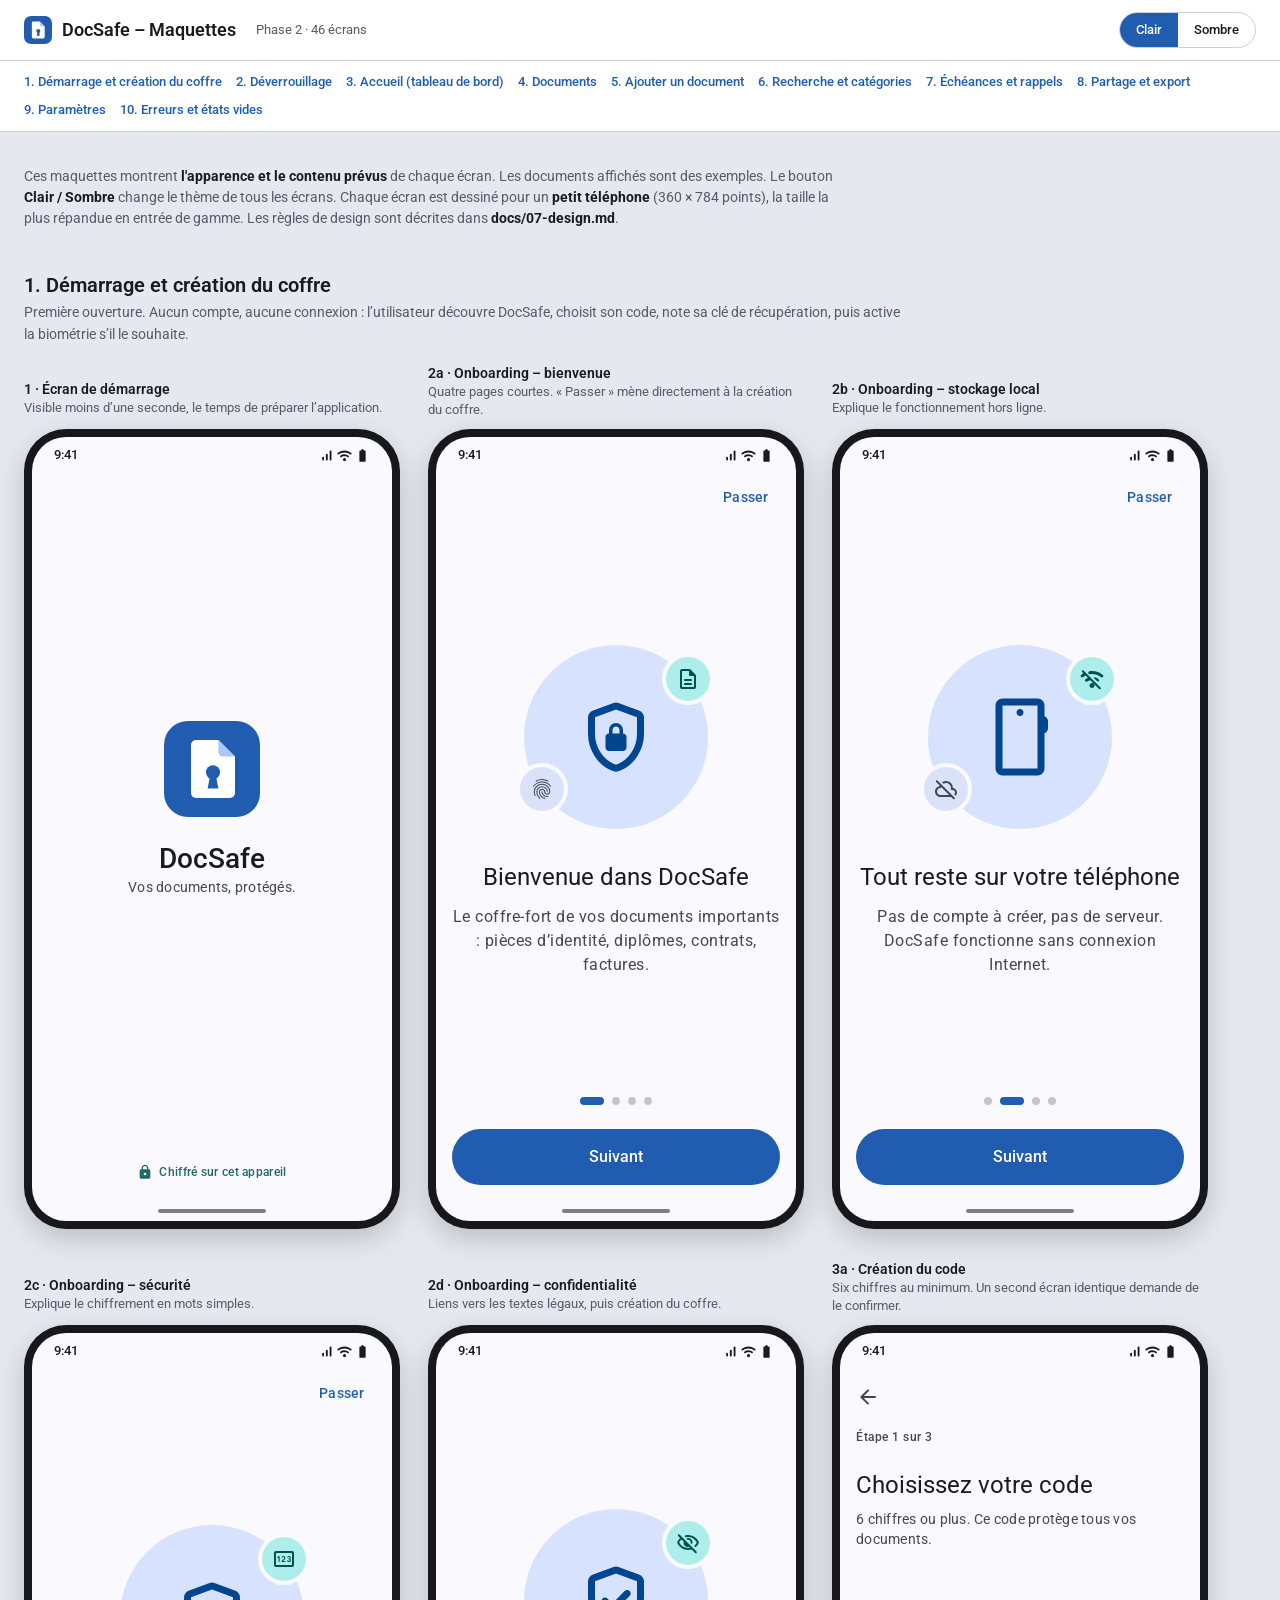
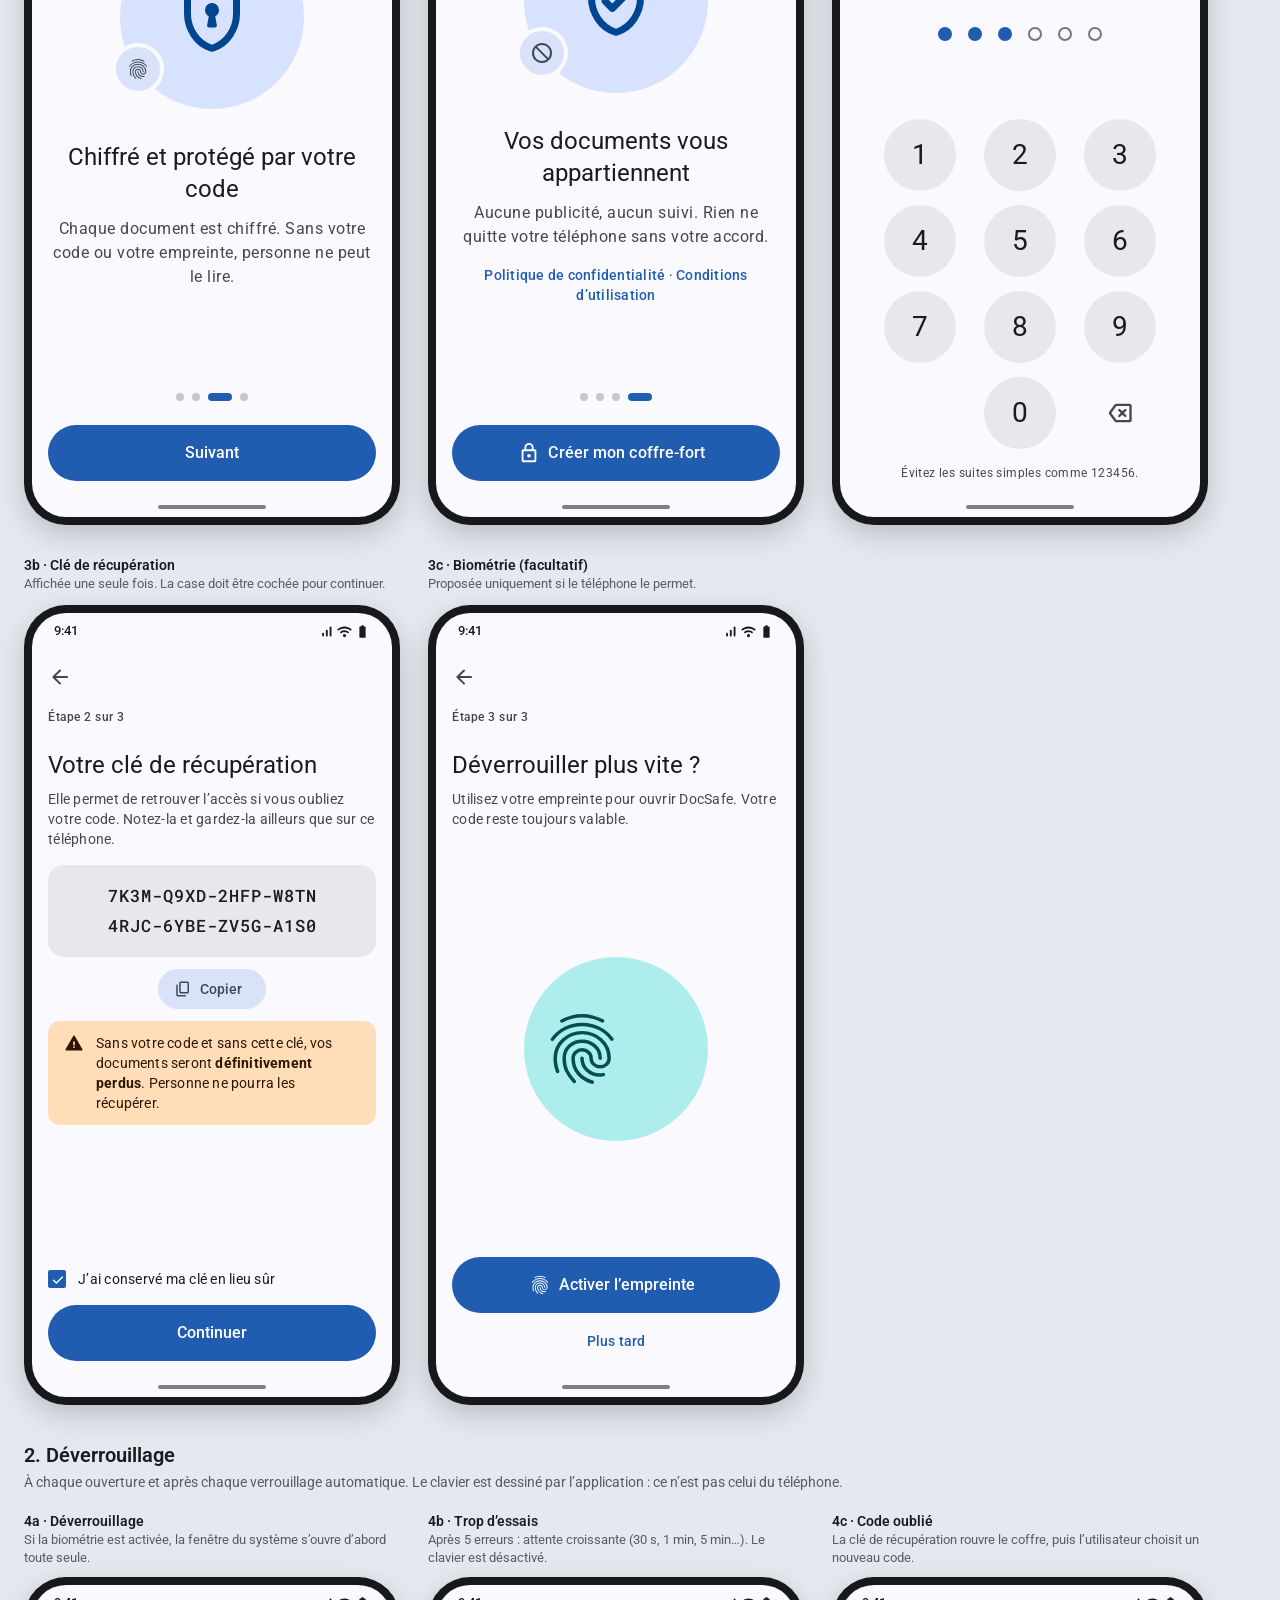
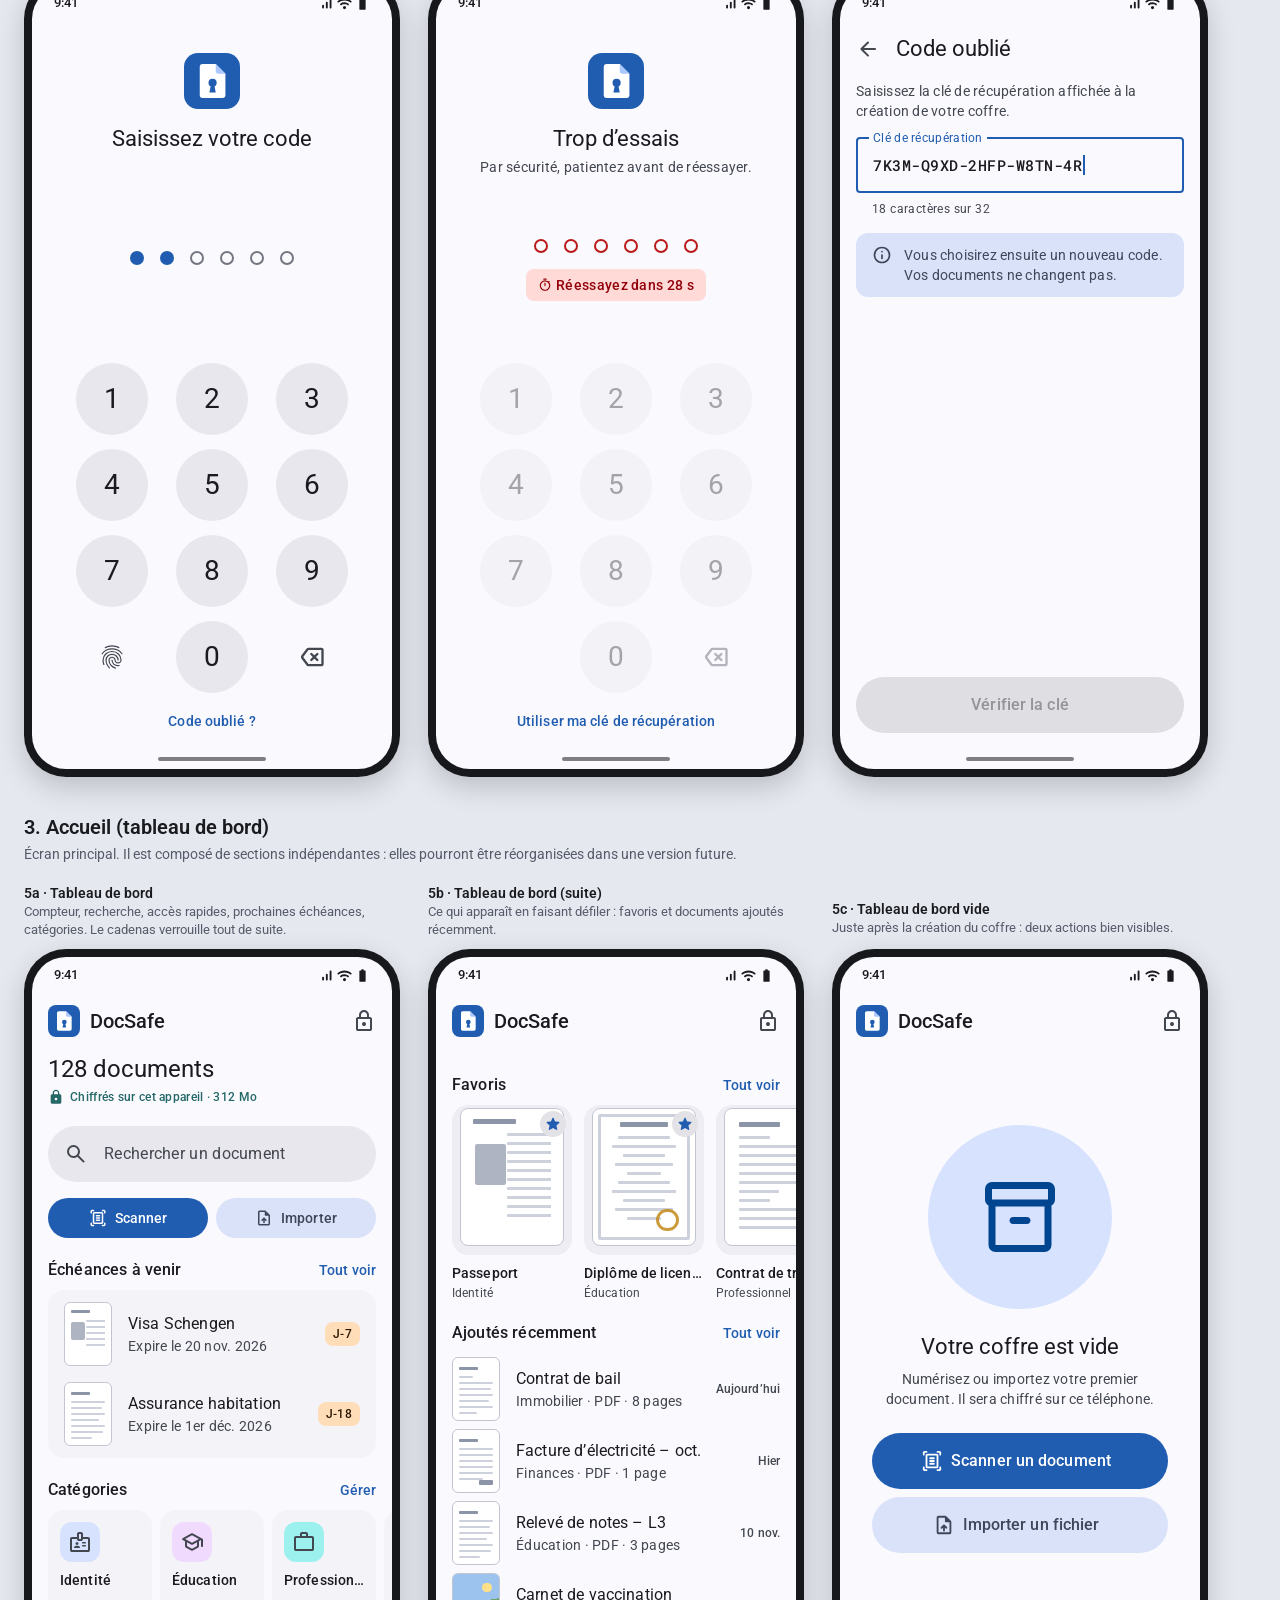
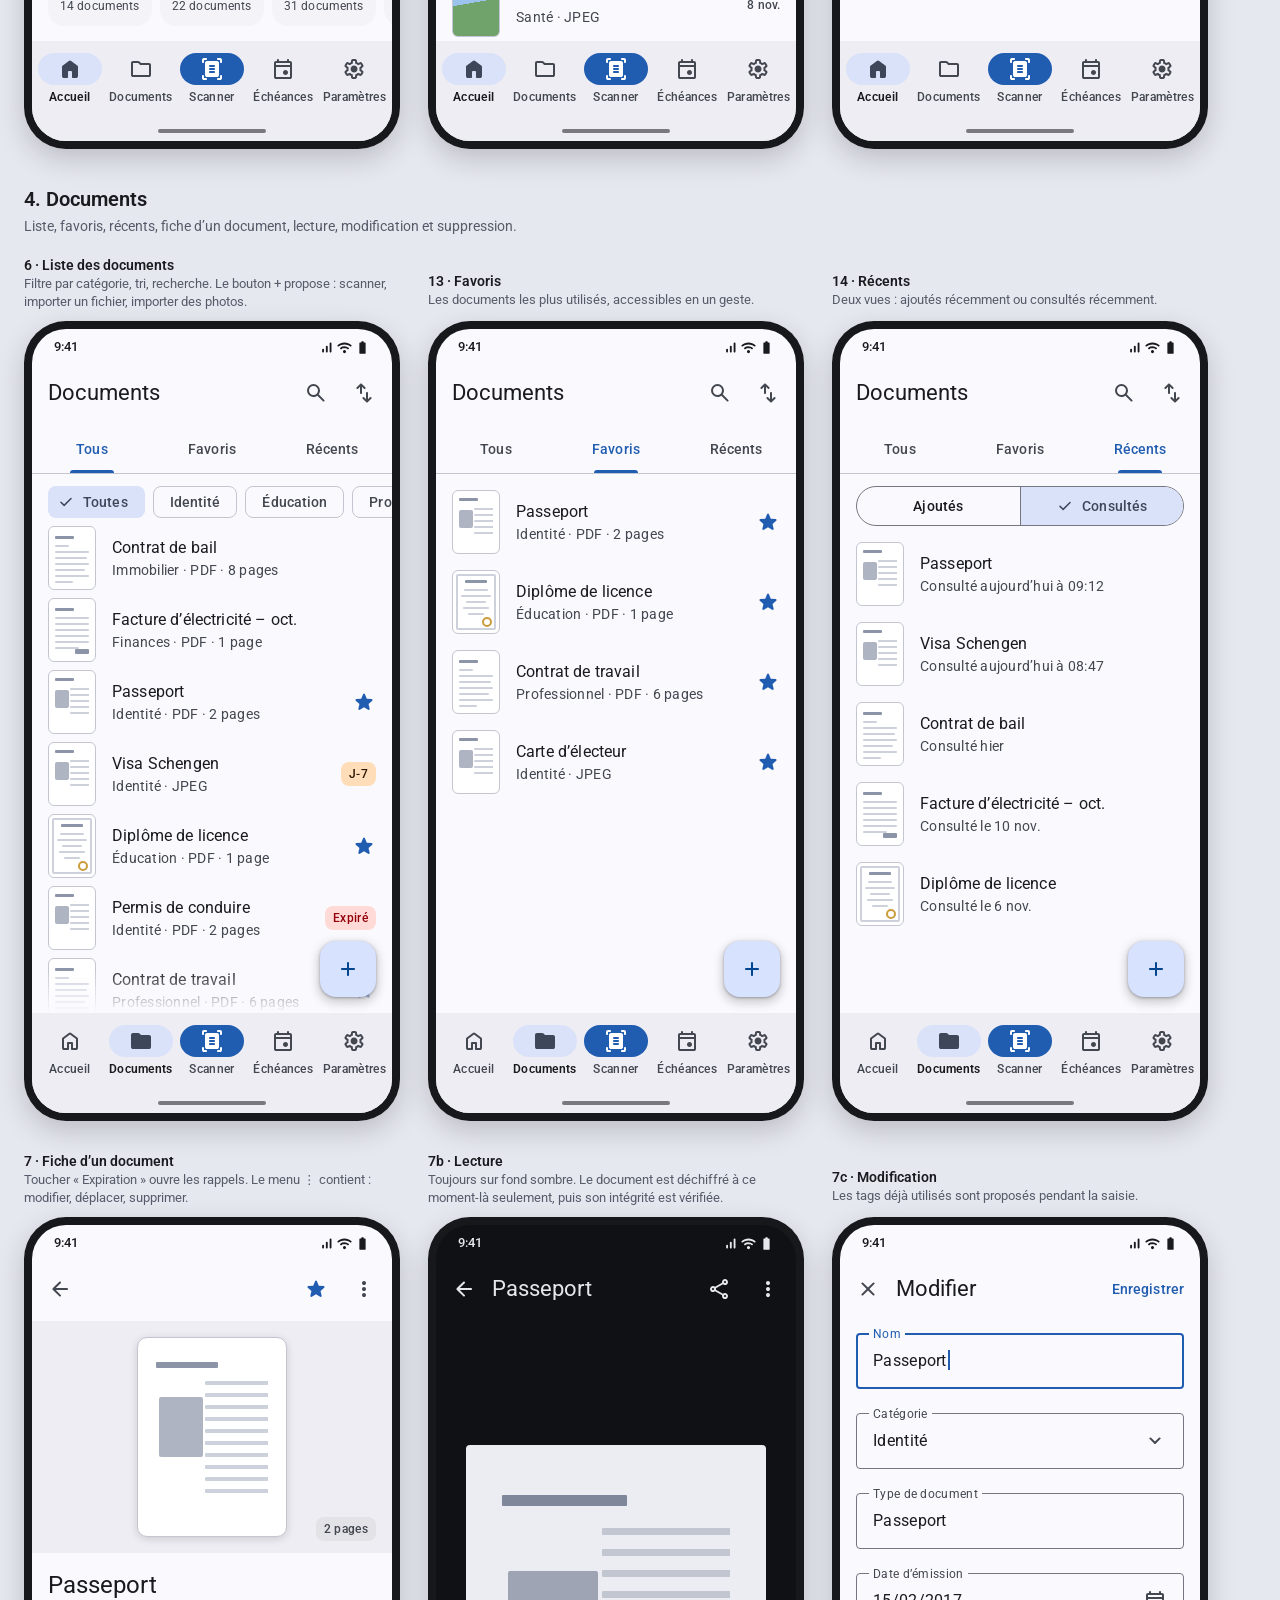
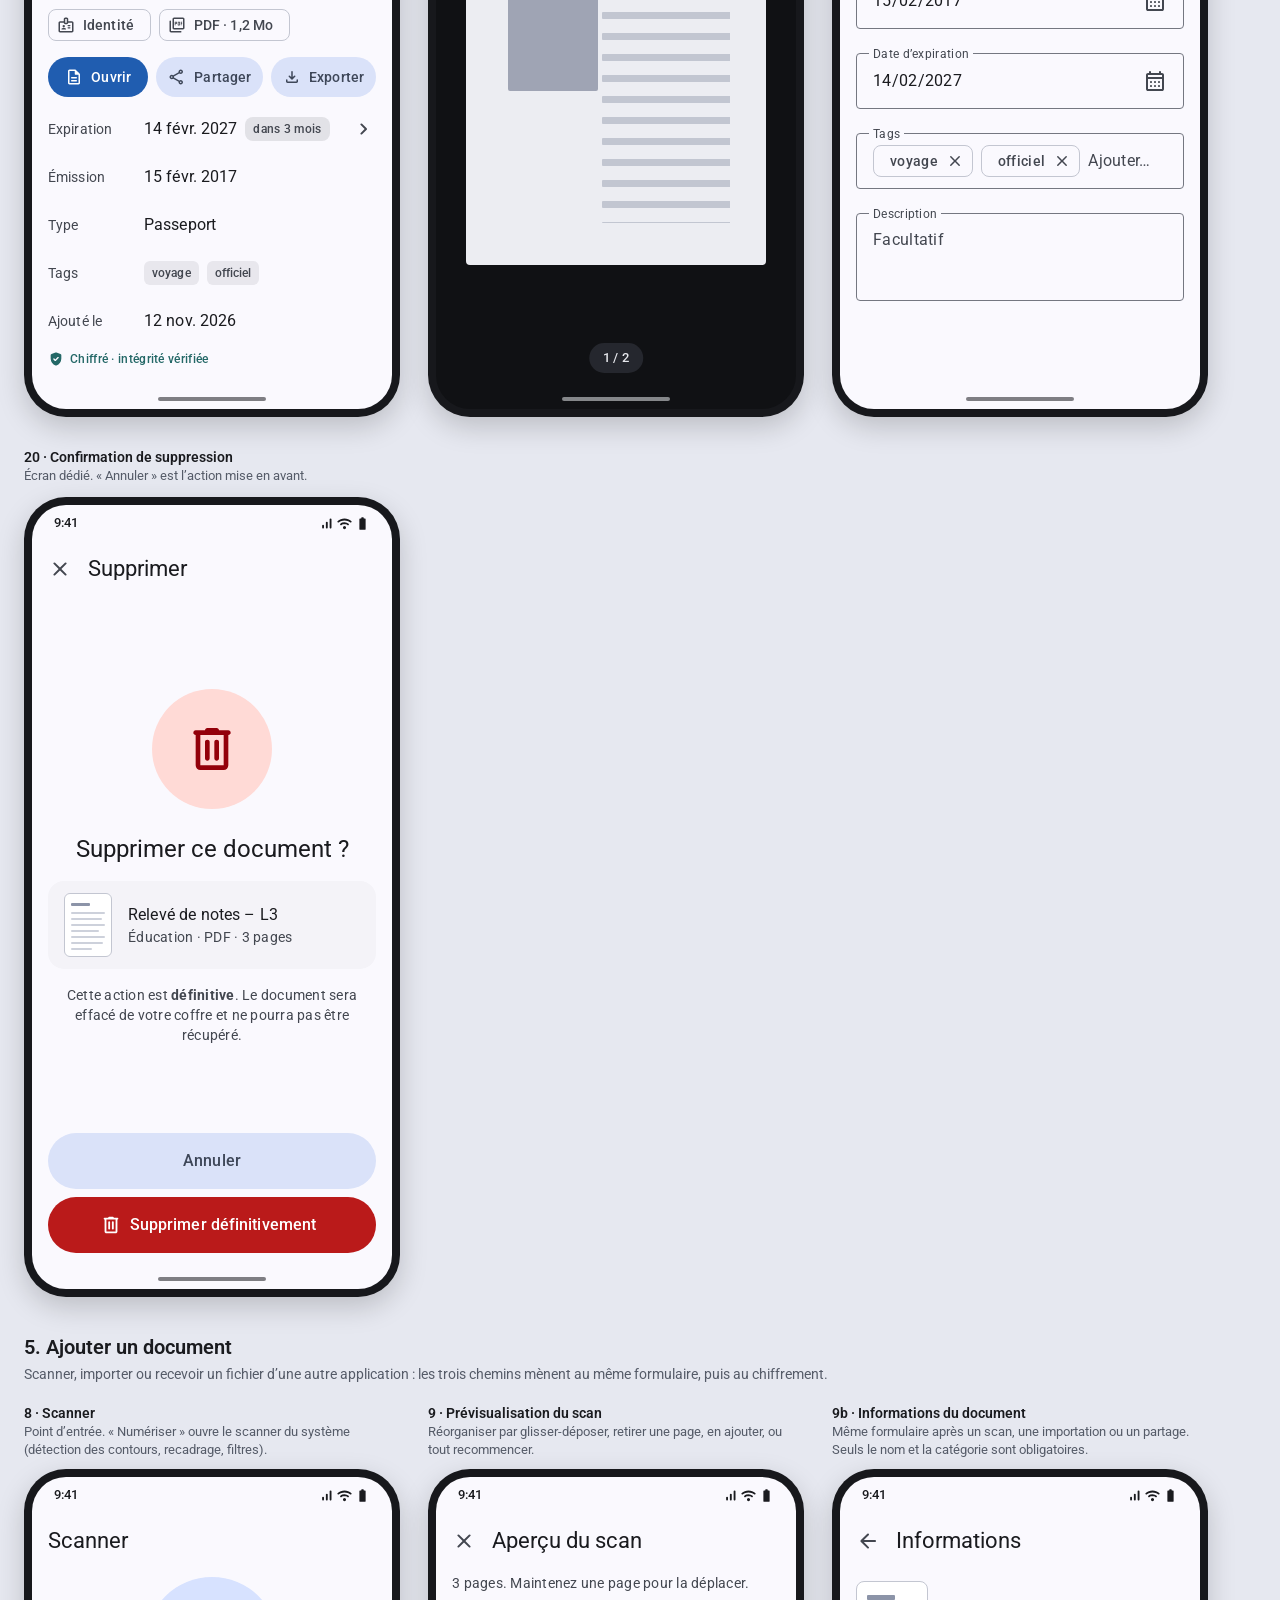
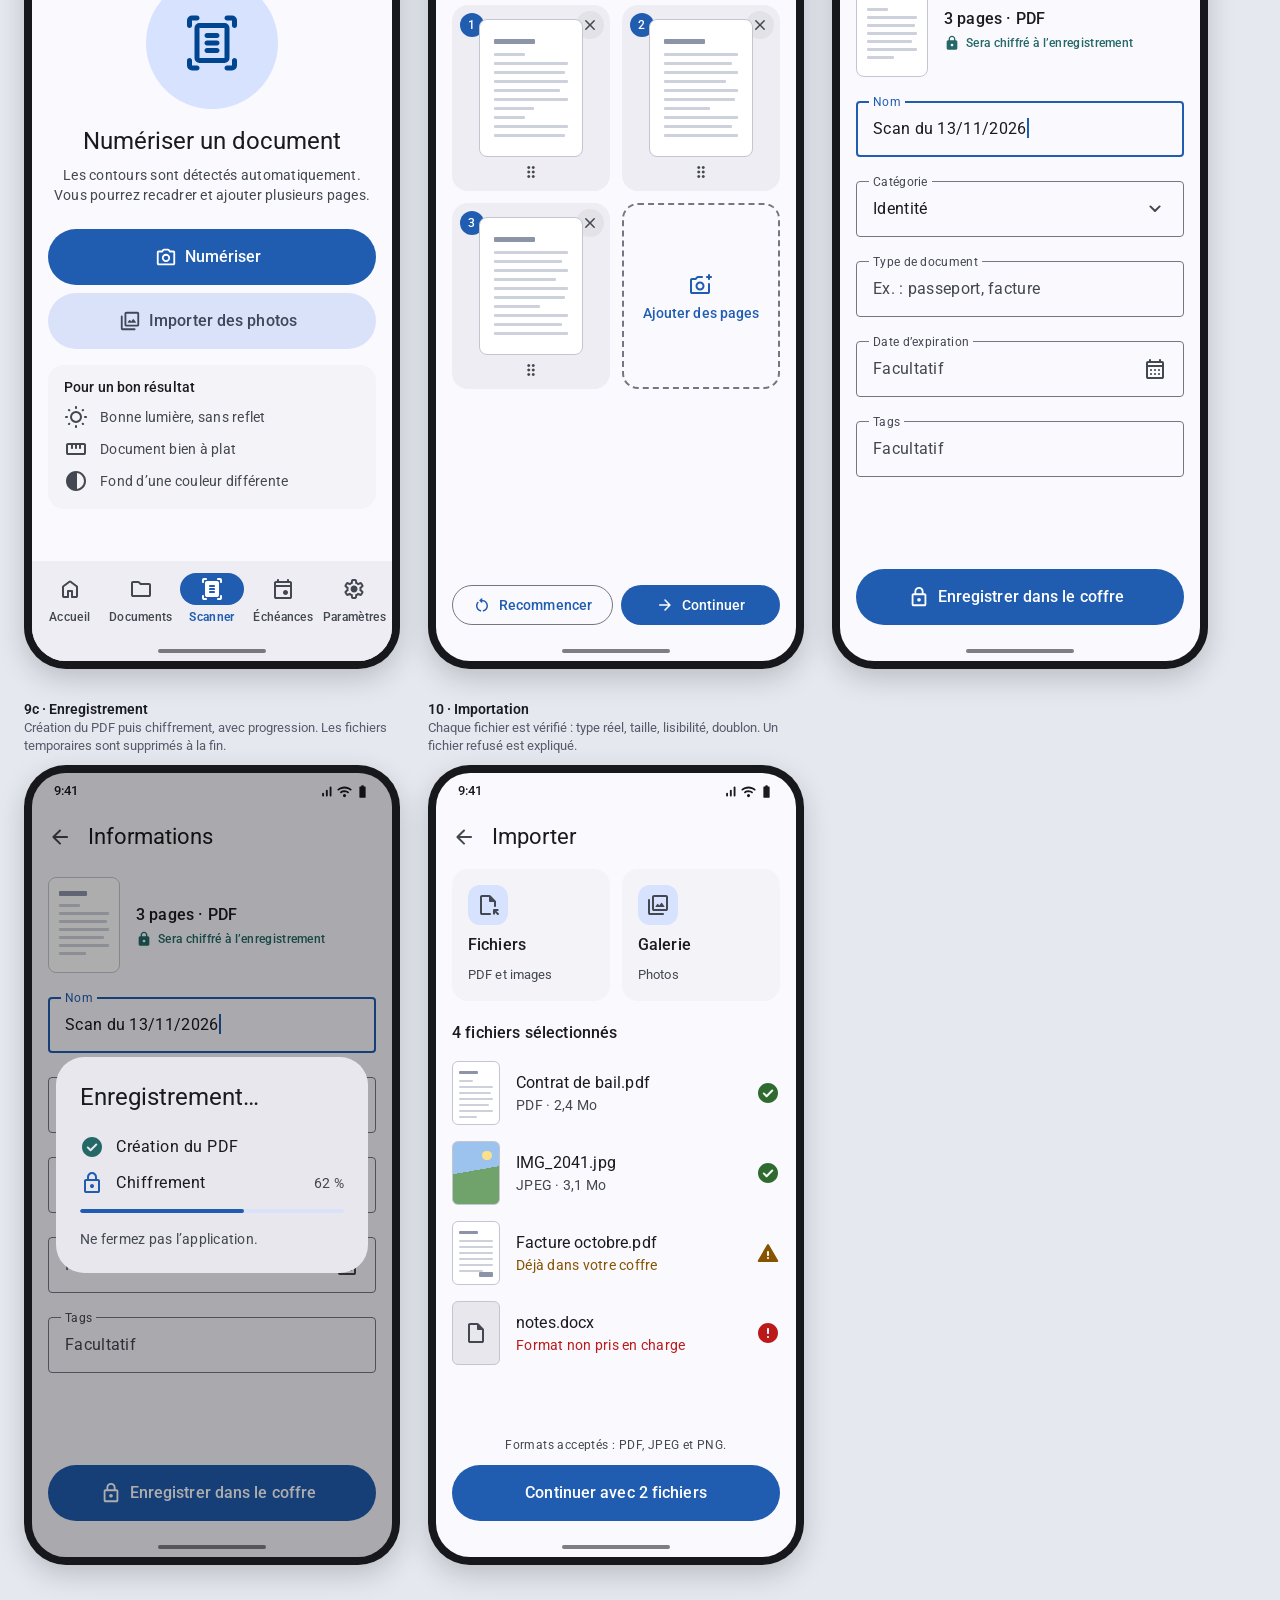
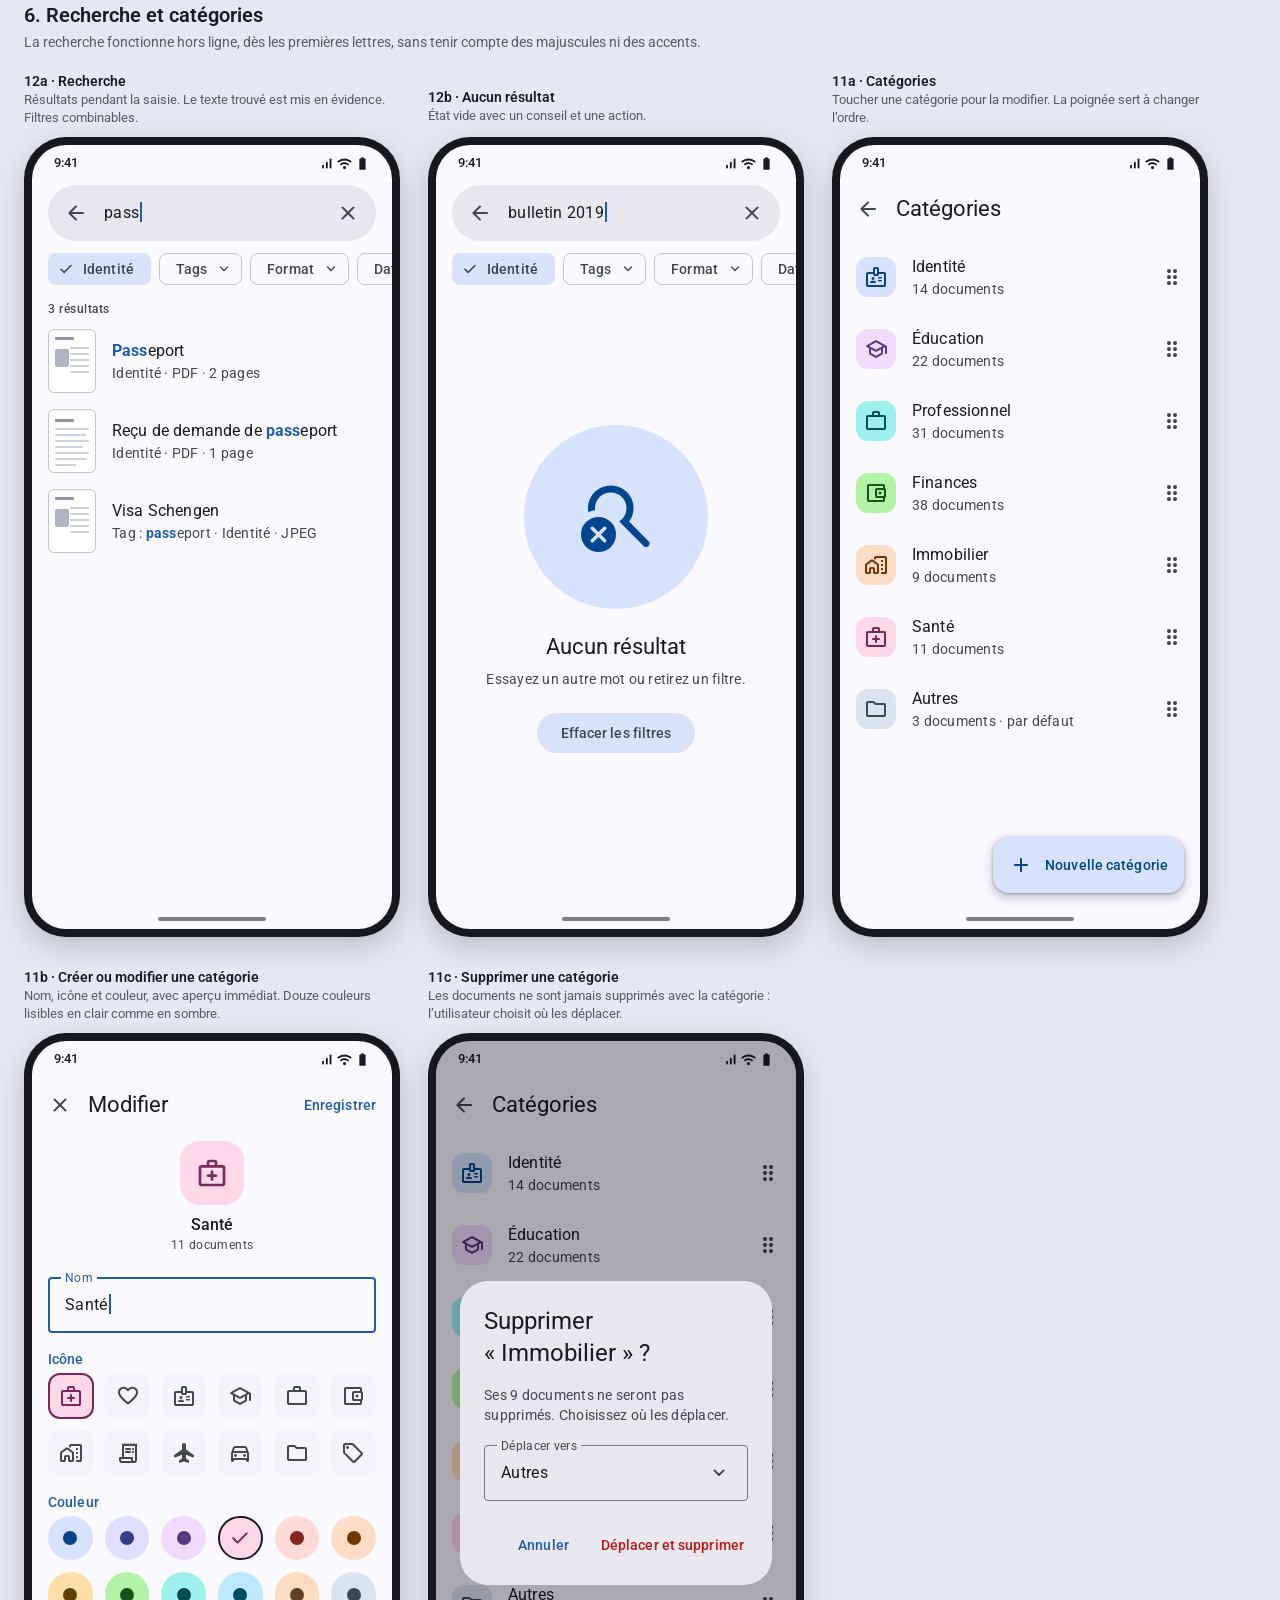
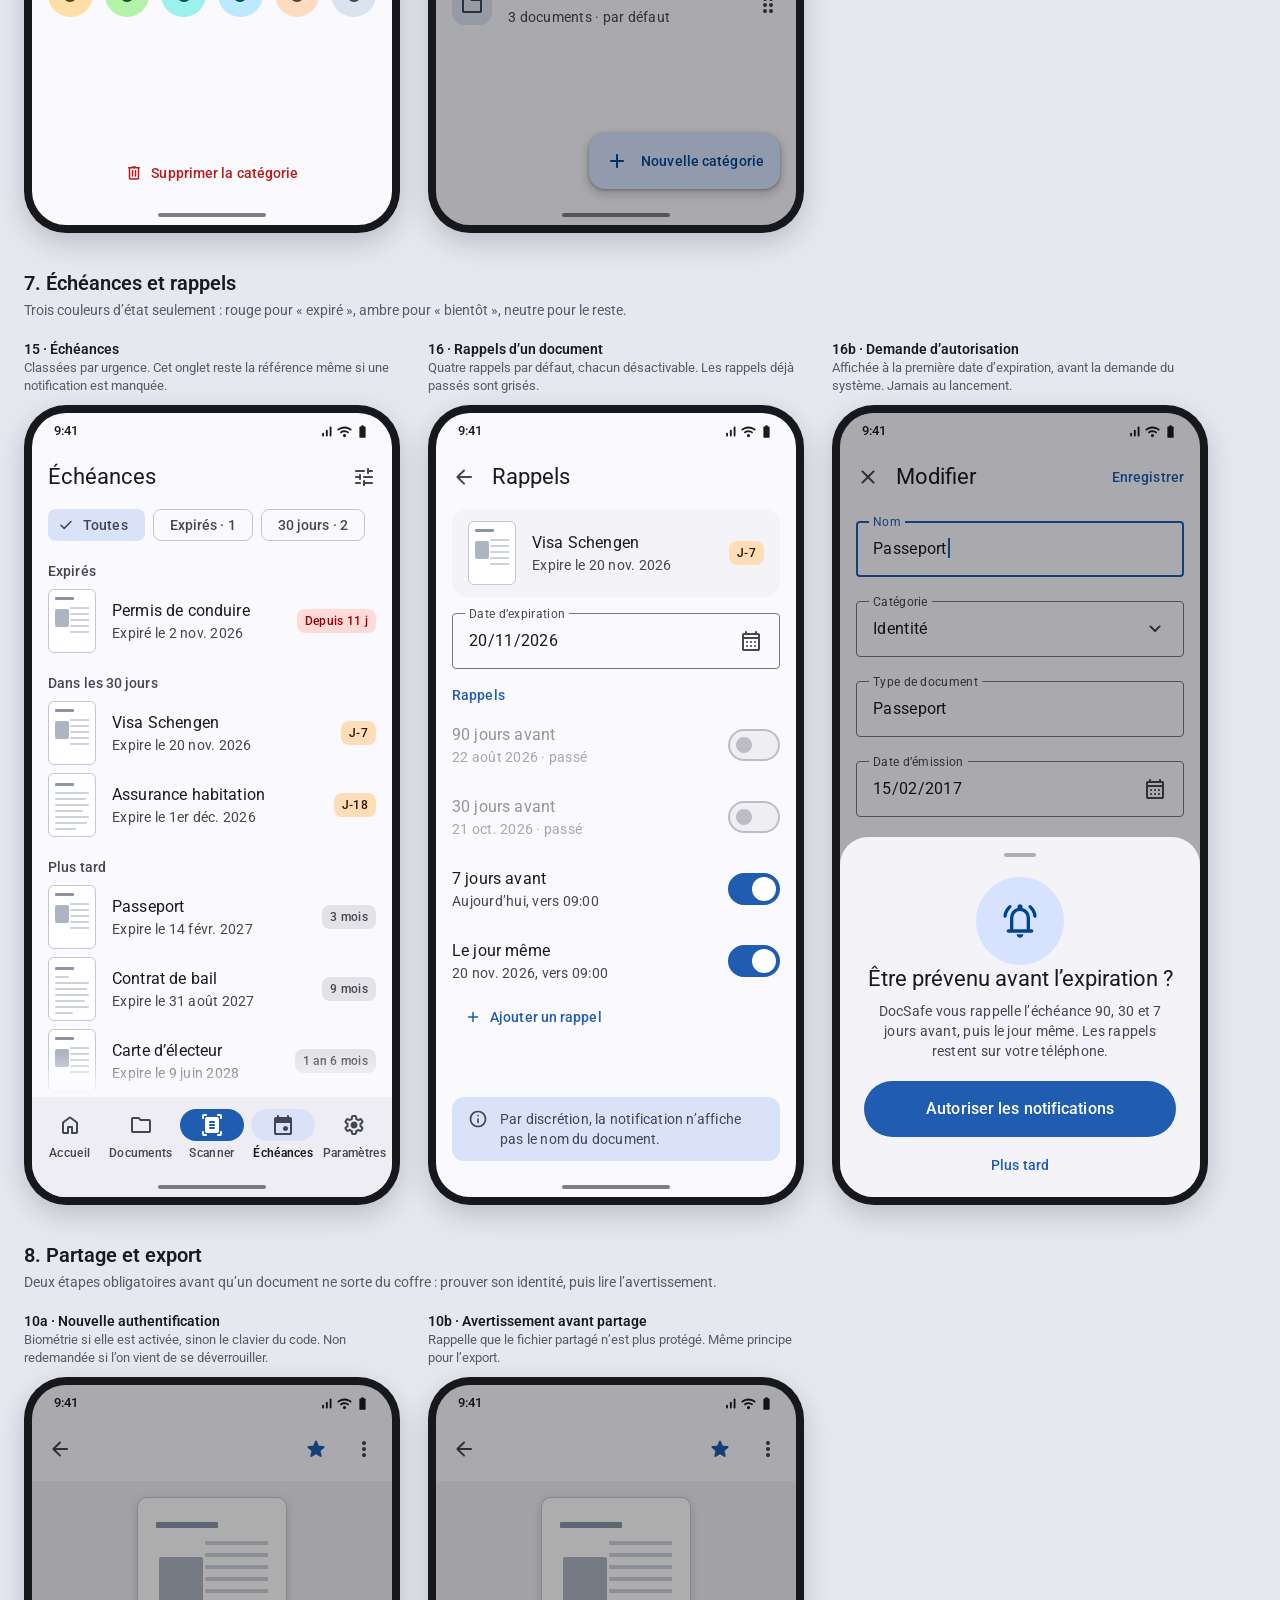
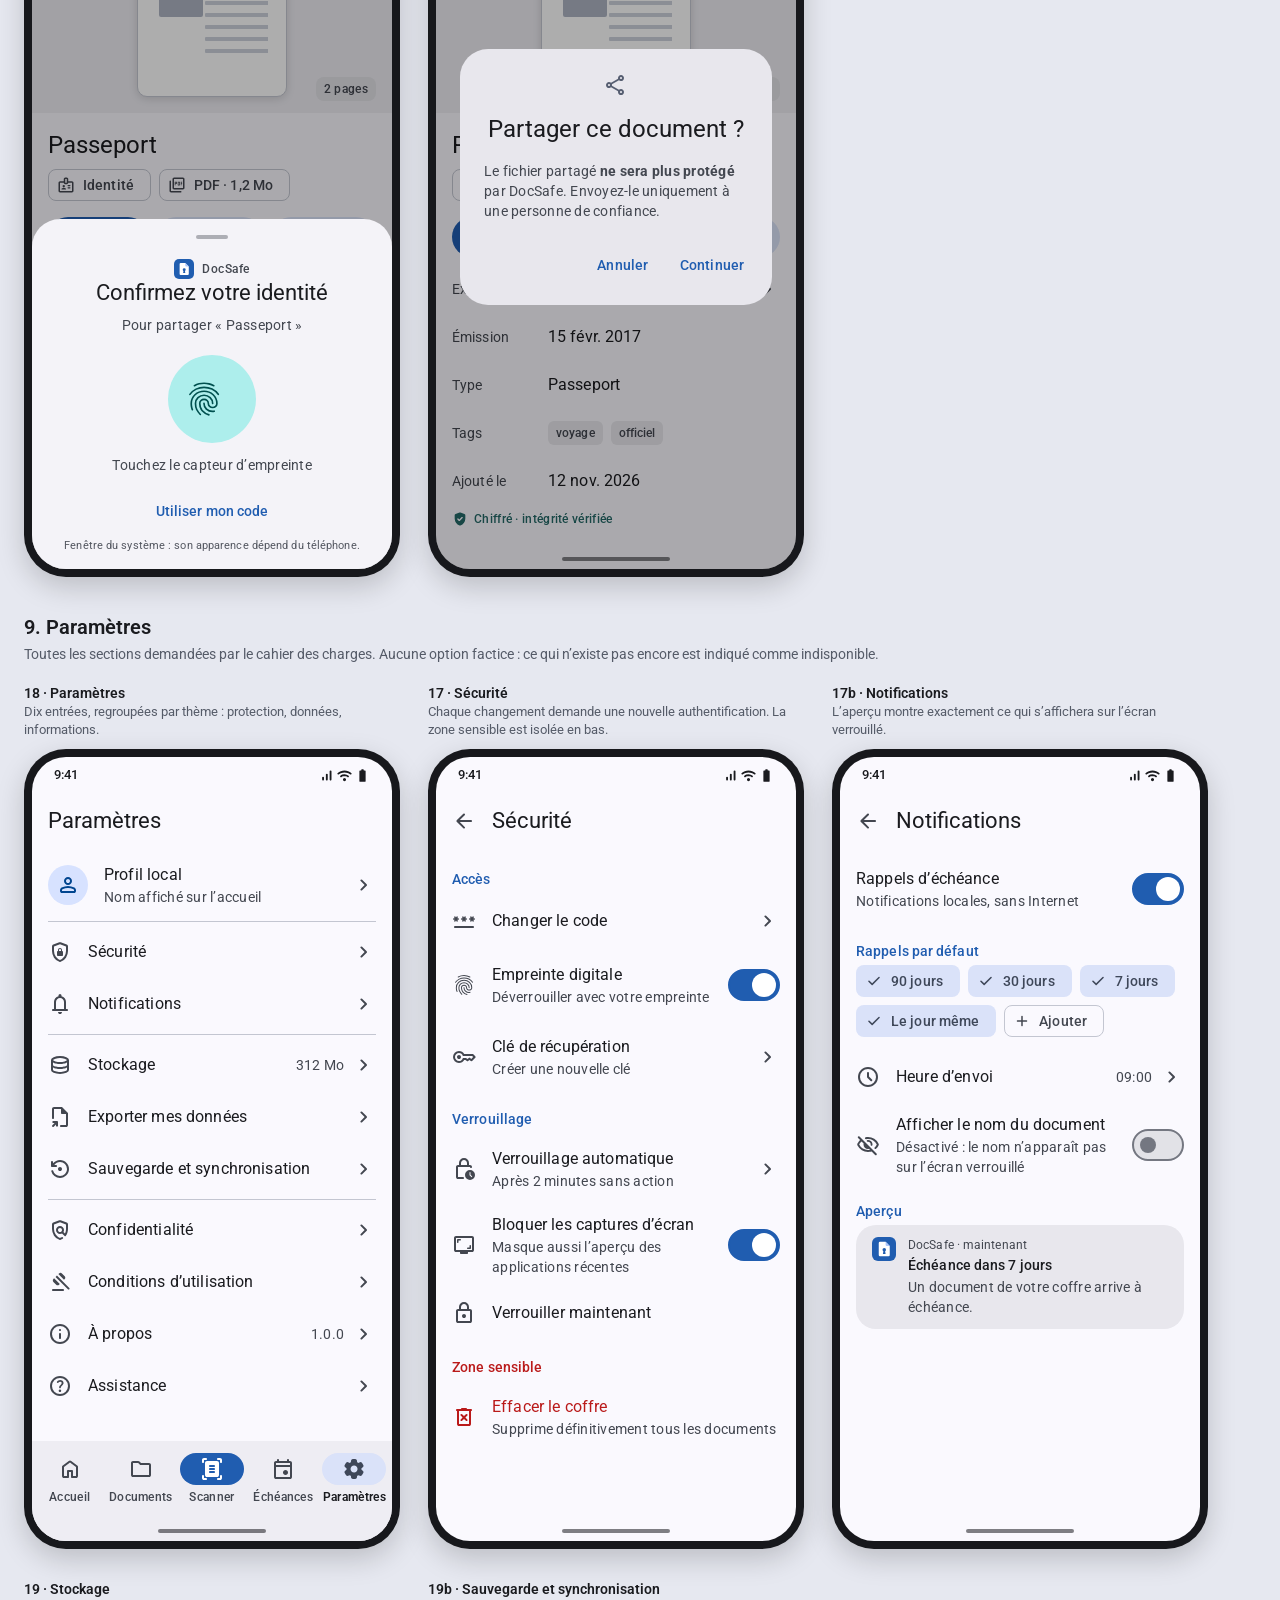
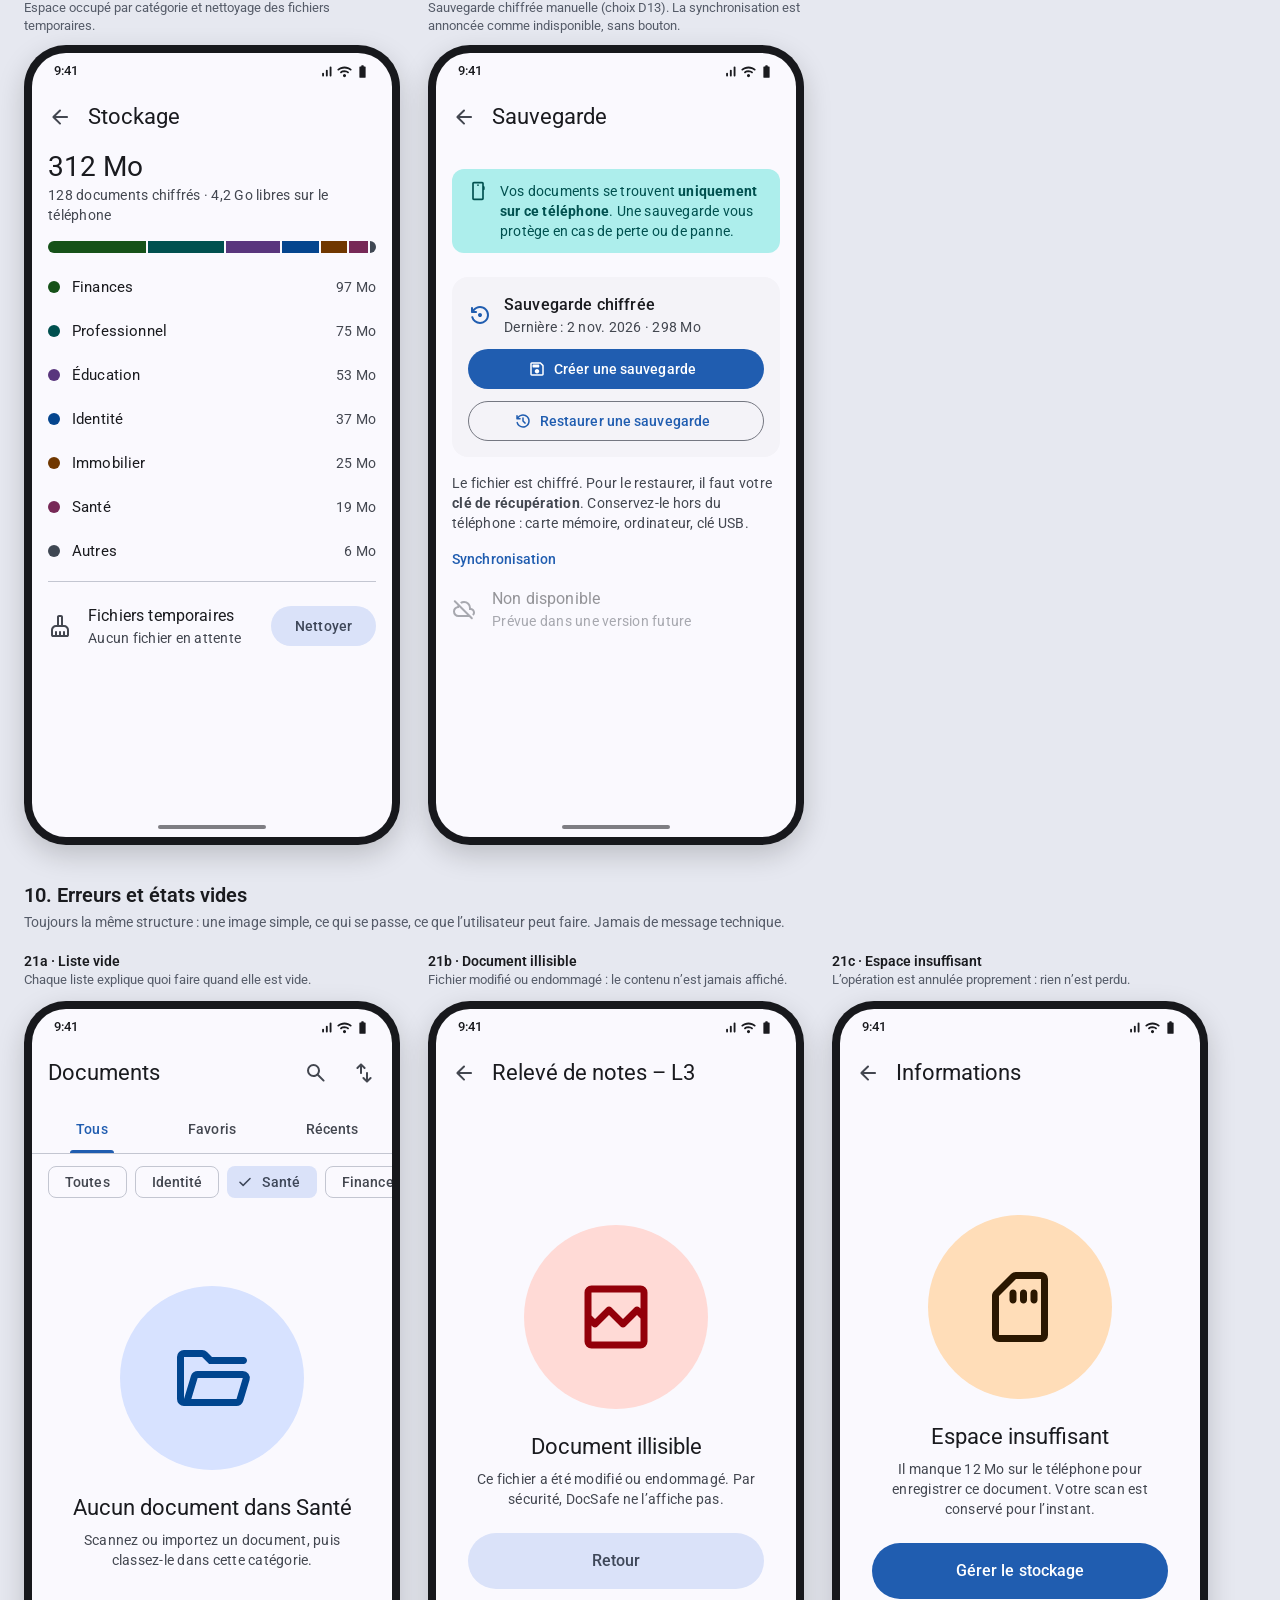
==== commit 74a014e1: "Nom de l'application : DocSafe ; aperçu automatique dans le navigateur - Le nom affiché devient DocS" ====
--- a/docs/maquettes/index.html
+++ b/docs/maquettes/index.html
@@ -3,7 +3,7 @@
 <head>
 <meta charset="utf-8">
 <meta name="viewport" content="width=device-width, initial-scale=1">
-<title>DocuSafe – Maquettes</title>
+<title>DocSafe – Maquettes</title>
 <!-- Police Roboto (celle d'Android). Sans connexion, la police du système est utilisée à la place. -->
 <link rel="preconnect" href="https://fonts.googleapis.com">
 <link rel="preconnect" href="https://fonts.gstatic.com" crossorigin>
@@ -16,7 +16,7 @@
 <header class="page-head">
   <h1>
     <svg width="28" height="28" viewBox="0 0 48 48" aria-hidden="true"><rect width="48" height="48" rx="12" fill="#205DB0"/><path d="M16 9.5h11.2l8.3 8.3V36a2.5 2.5 0 0 1-2.5 2.5H16a2.5 2.5 0 0 1-2.5-2.5V12A2.5 2.5 0 0 1 16 9.5Z" fill="#fff"/><path d="M27.2 9.5v5.8a2.5 2.5 0 0 0 2.5 2.5h5.8Z" fill="#ABC7FF"/><circle cx="24.5" cy="25.6" r="3.5" fill="#205DB0"/><path d="M23 27.6h3l1.2 6.2h-5.4Z" fill="#205DB0"/></svg>
-    DocuSafe – Maquettes
+    DocSafe – Maquettes
   </h1>
   <span class="sub">Phase 2 · <span id="count"></span></span>
   <span class="spacer"></span>
--- a/docs/maquettes/tokens.css
+++ b/docs/maquettes/tokens.css
@@ -1,4 +1,4 @@
-/* Couleurs DocuSafe, calculées avec l'algorithme Material 3 (material-color-utilities).
+/* Couleurs DocSafe, calculées avec l'algorithme Material 3 (material-color-utilities).
    Fichier généré : les valeurs de référence sont dans docs/07-design.md. */
 :root {
   --primary: #205DB0;
--- a/docs/maquettes/style.css
+++ b/docs/maquettes/style.css
@@ -1,4 +1,4 @@
-/* DocuSafe – styles des maquettes (phase 2).
+/* DocSafe – styles des maquettes (phase 2).
    Reproduit en HTML/CSS les composants Material 3 qui seront utilisés dans Flutter.
    Les couleurs viennent de tokens.css. */
 
